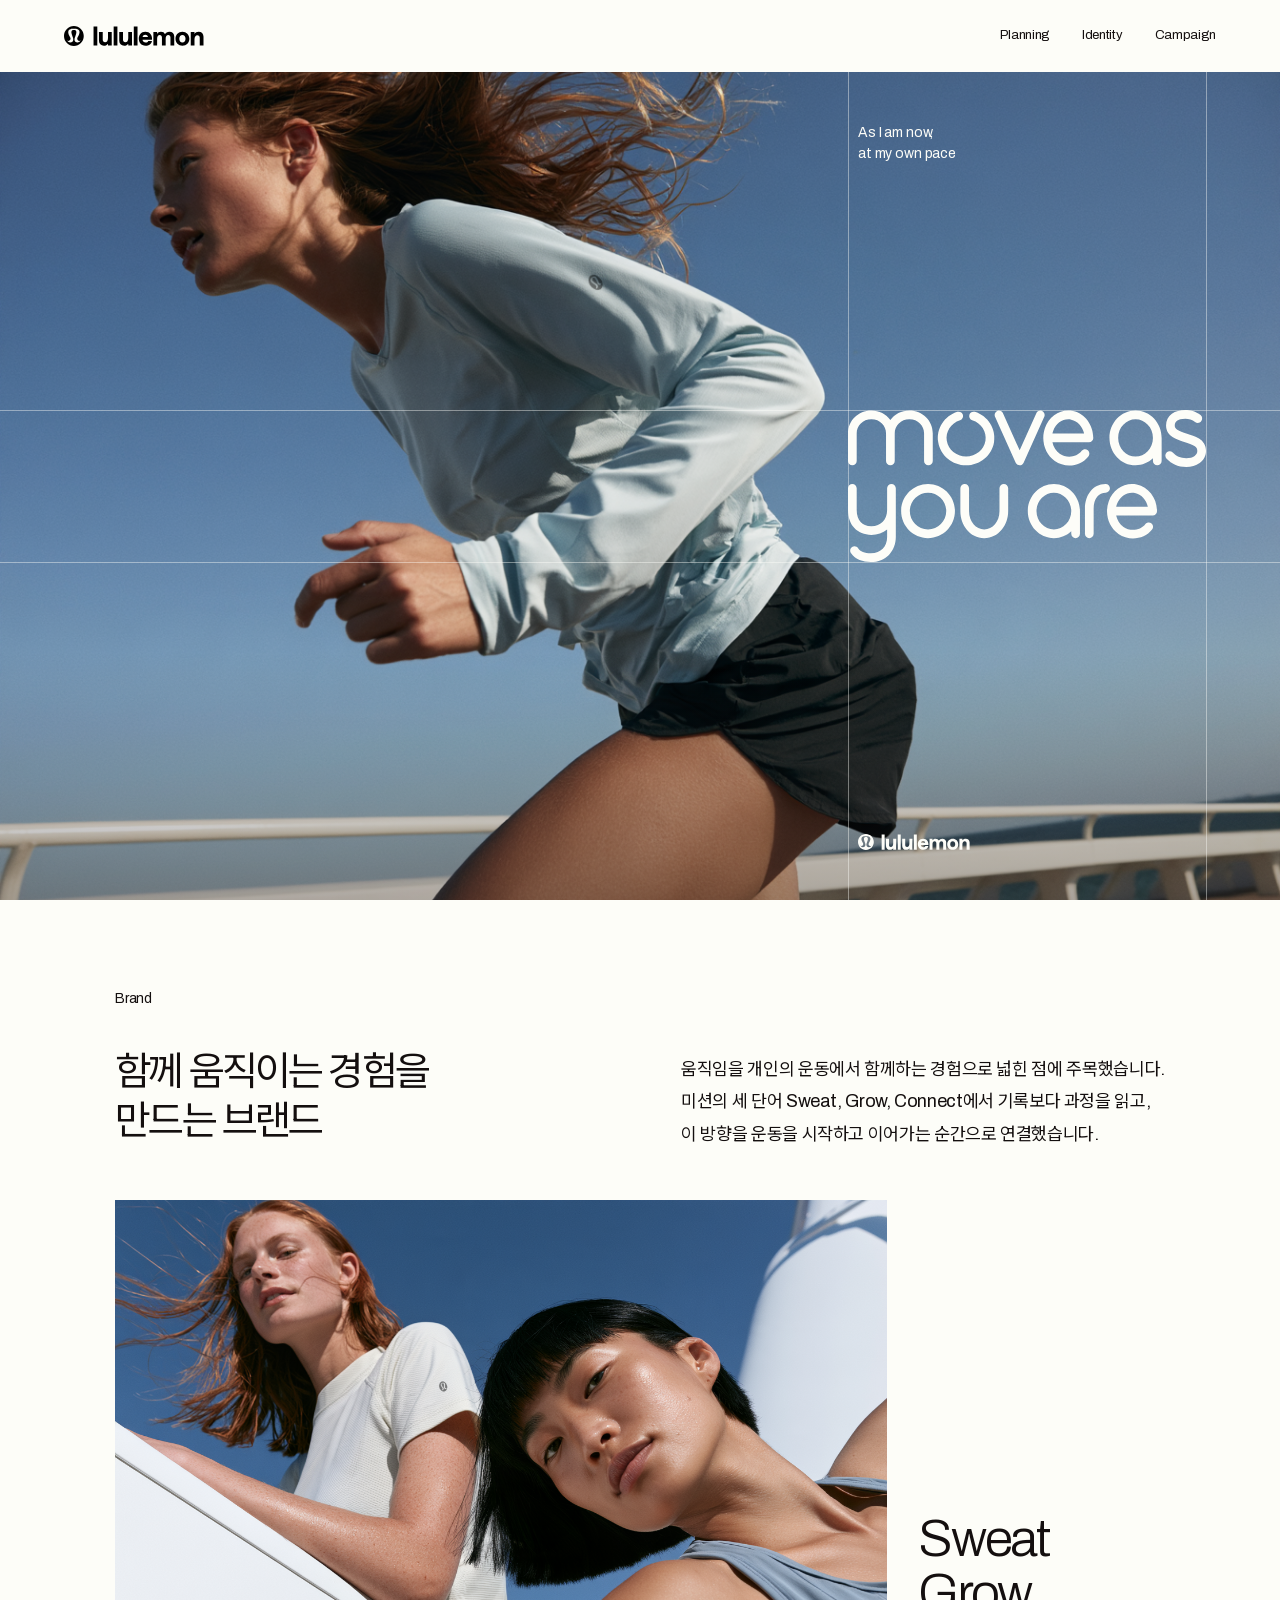
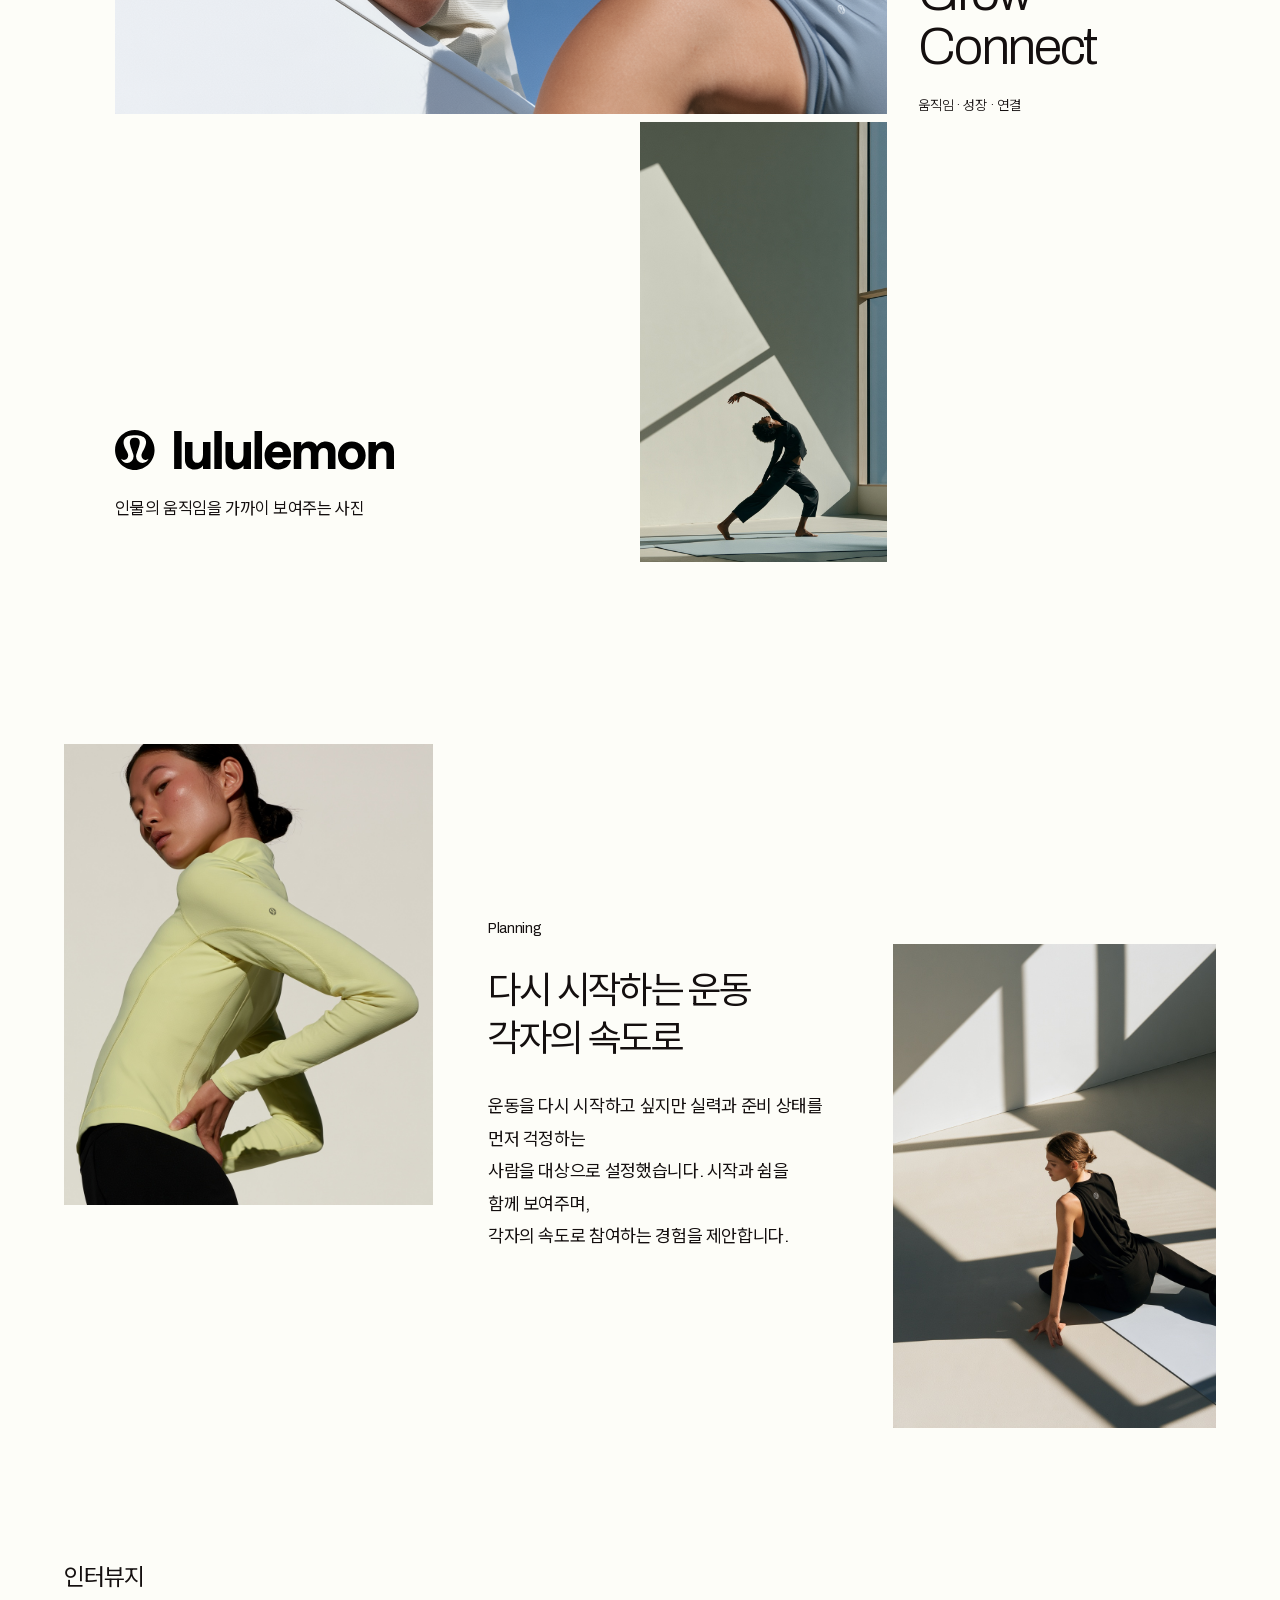
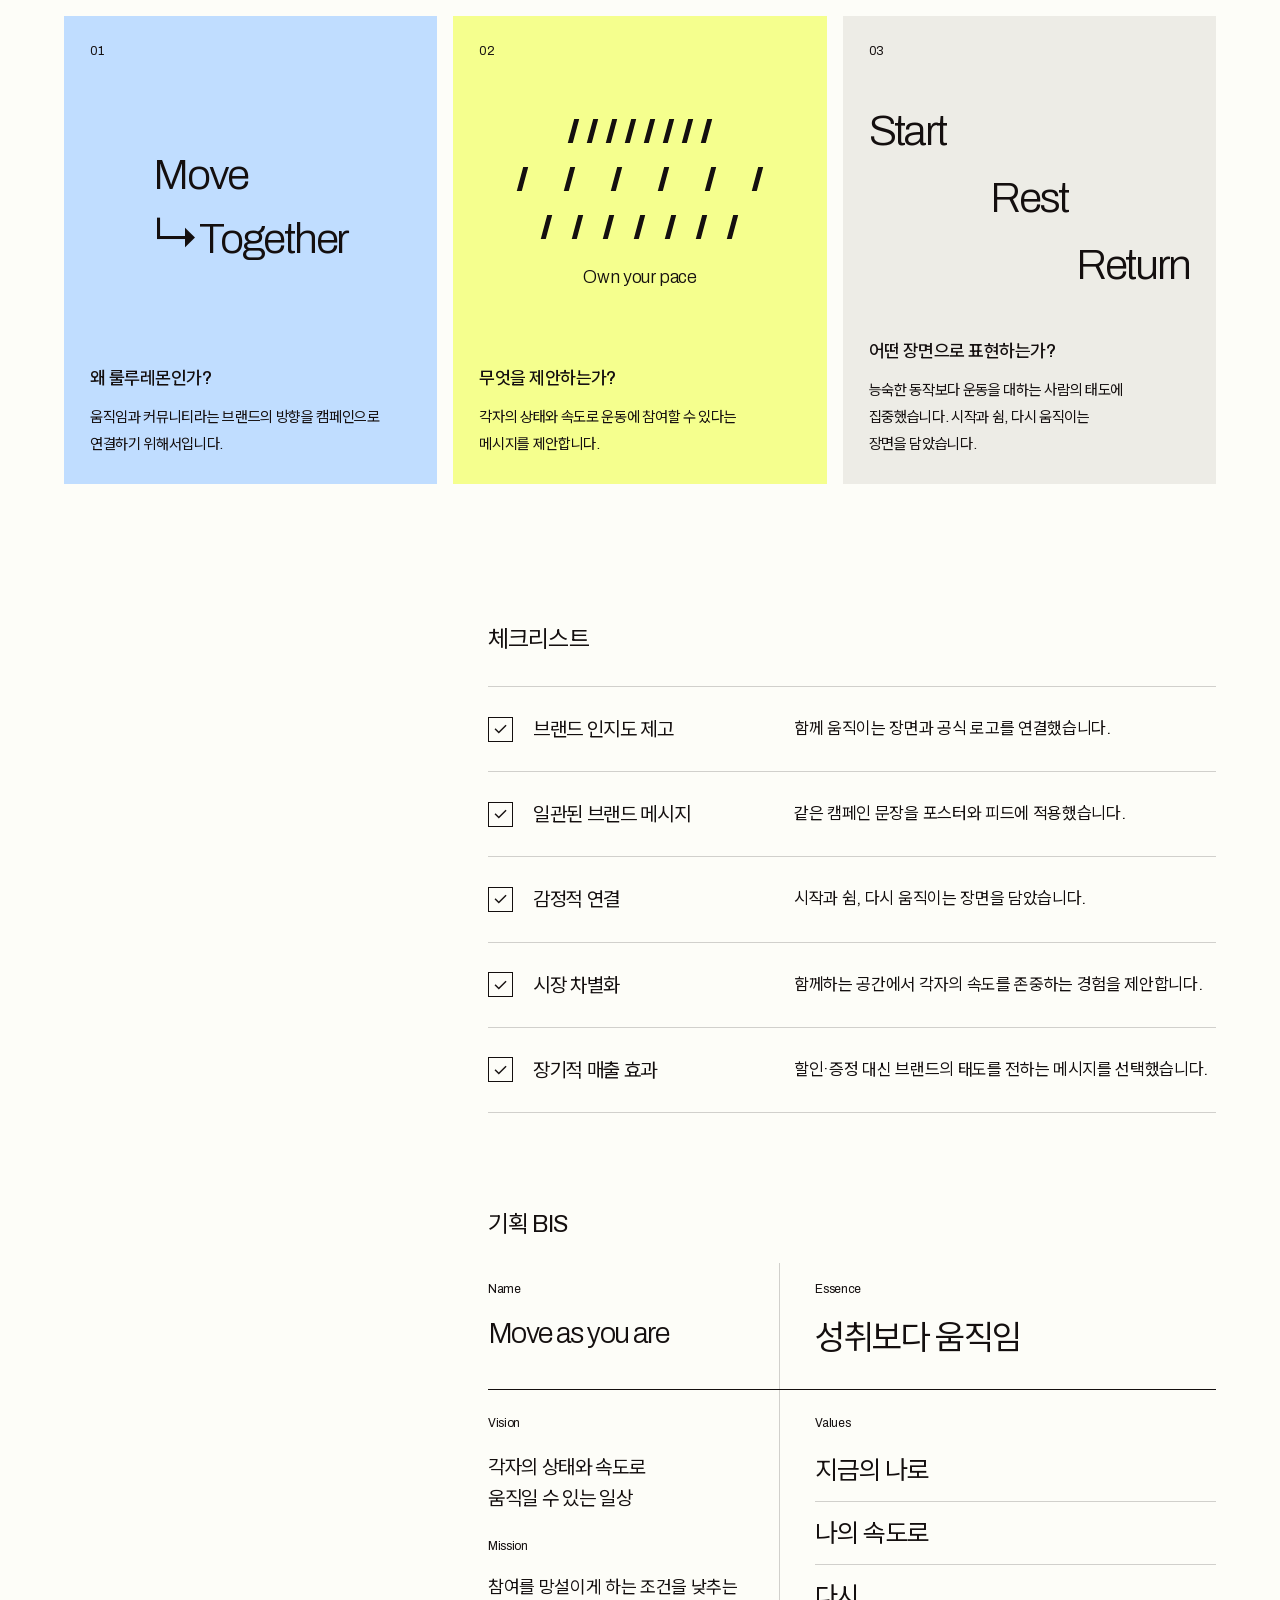
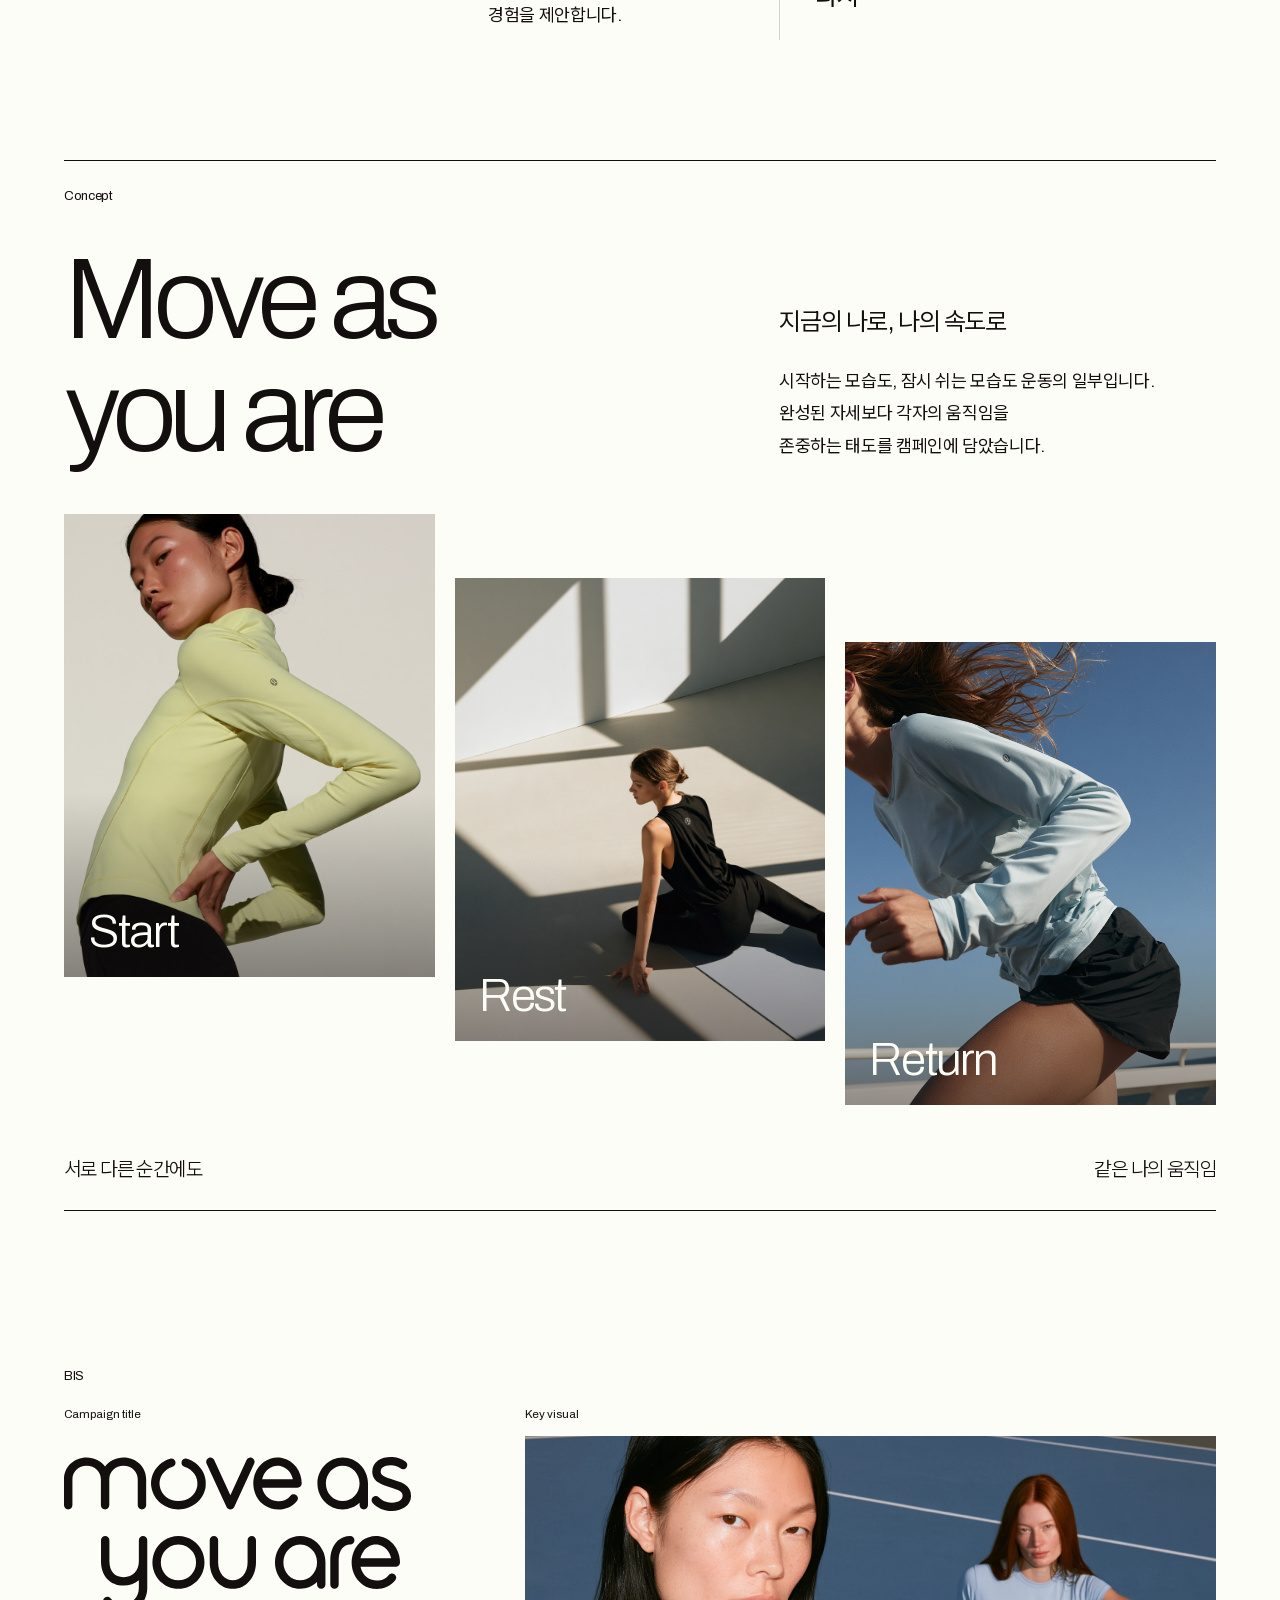
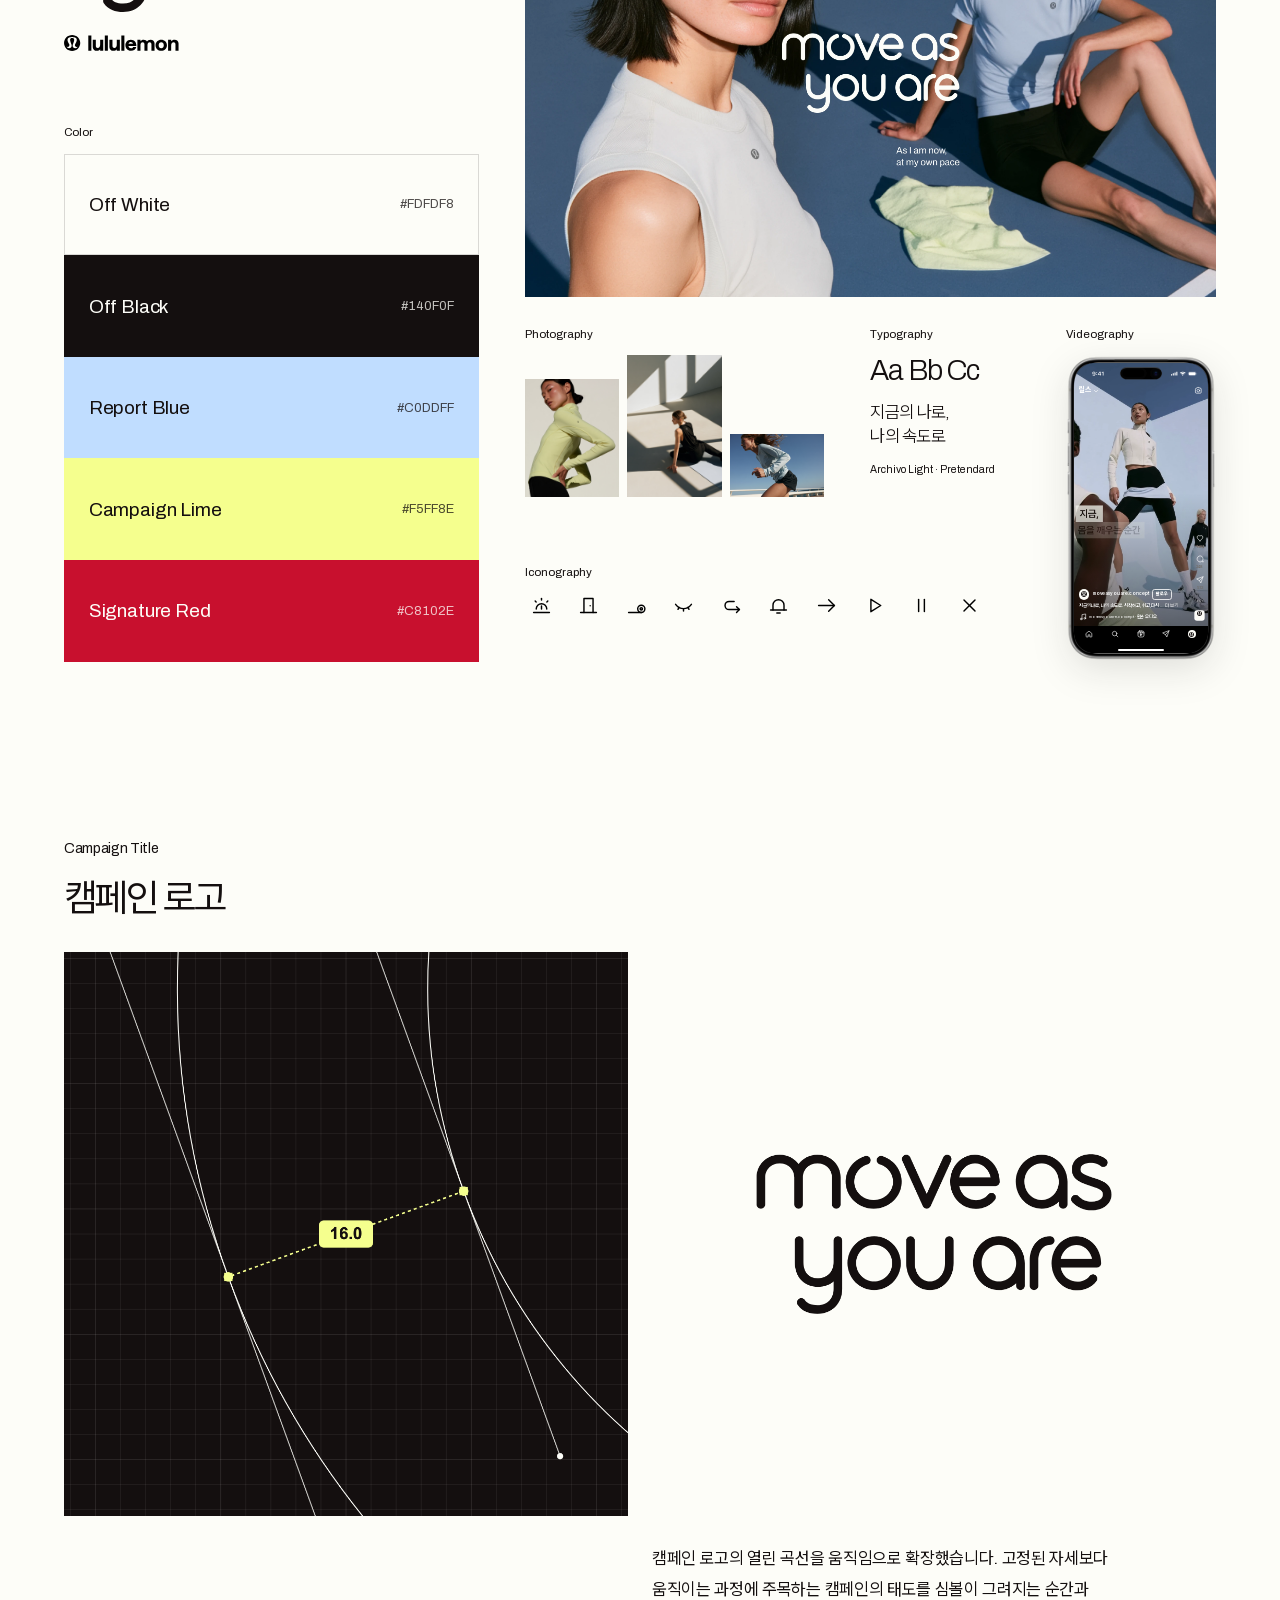
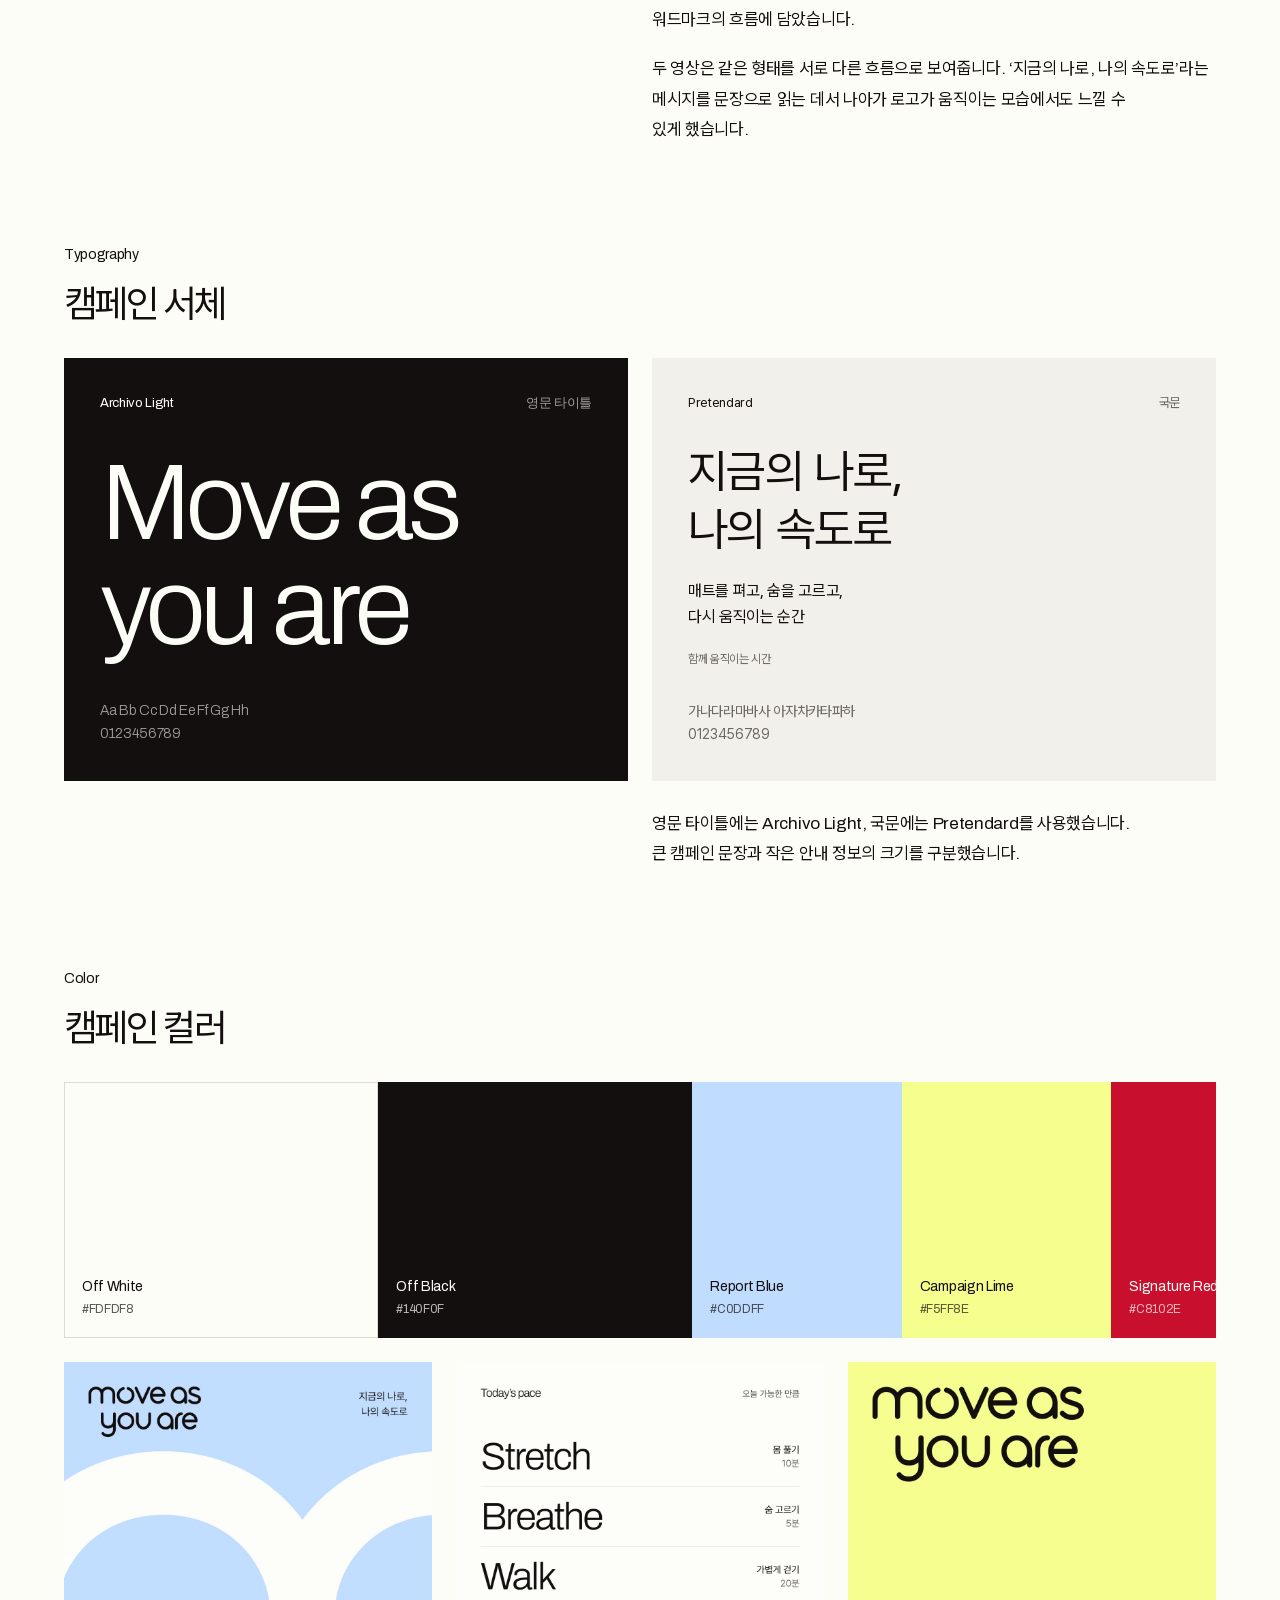
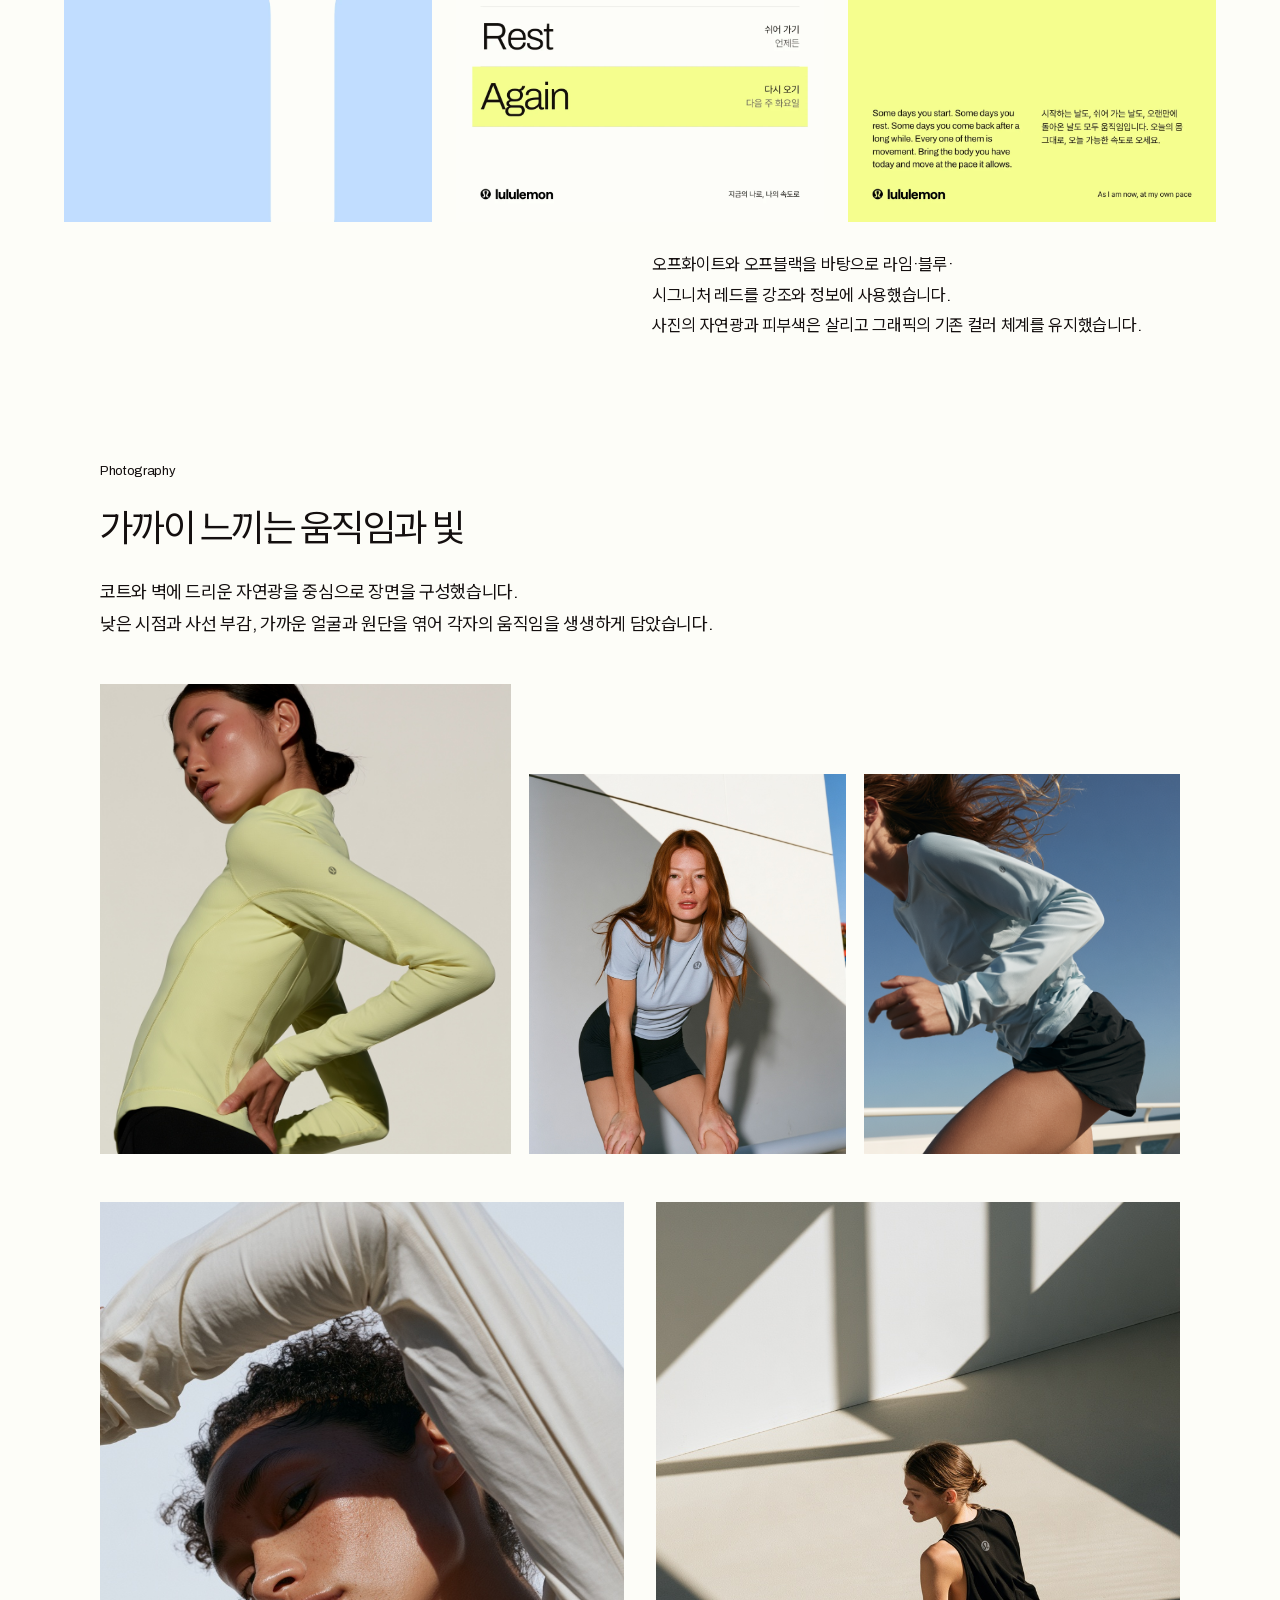
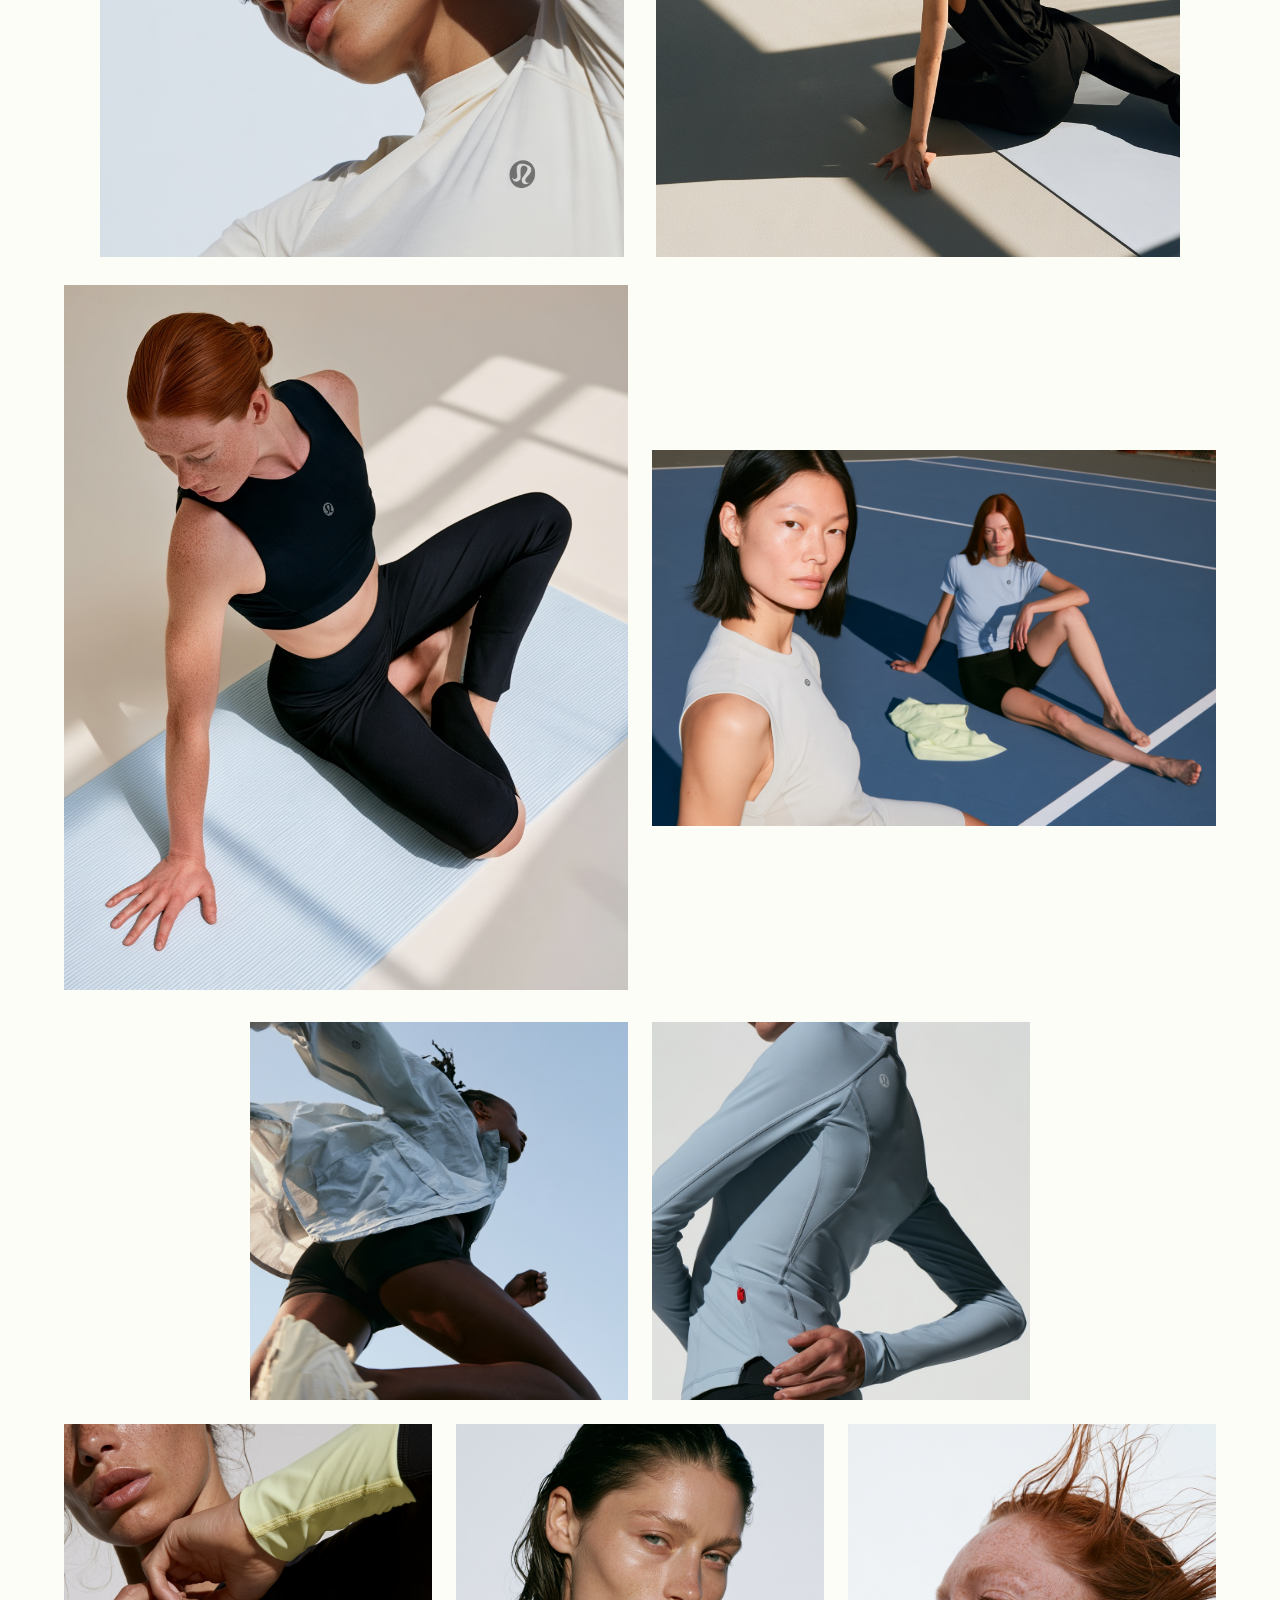
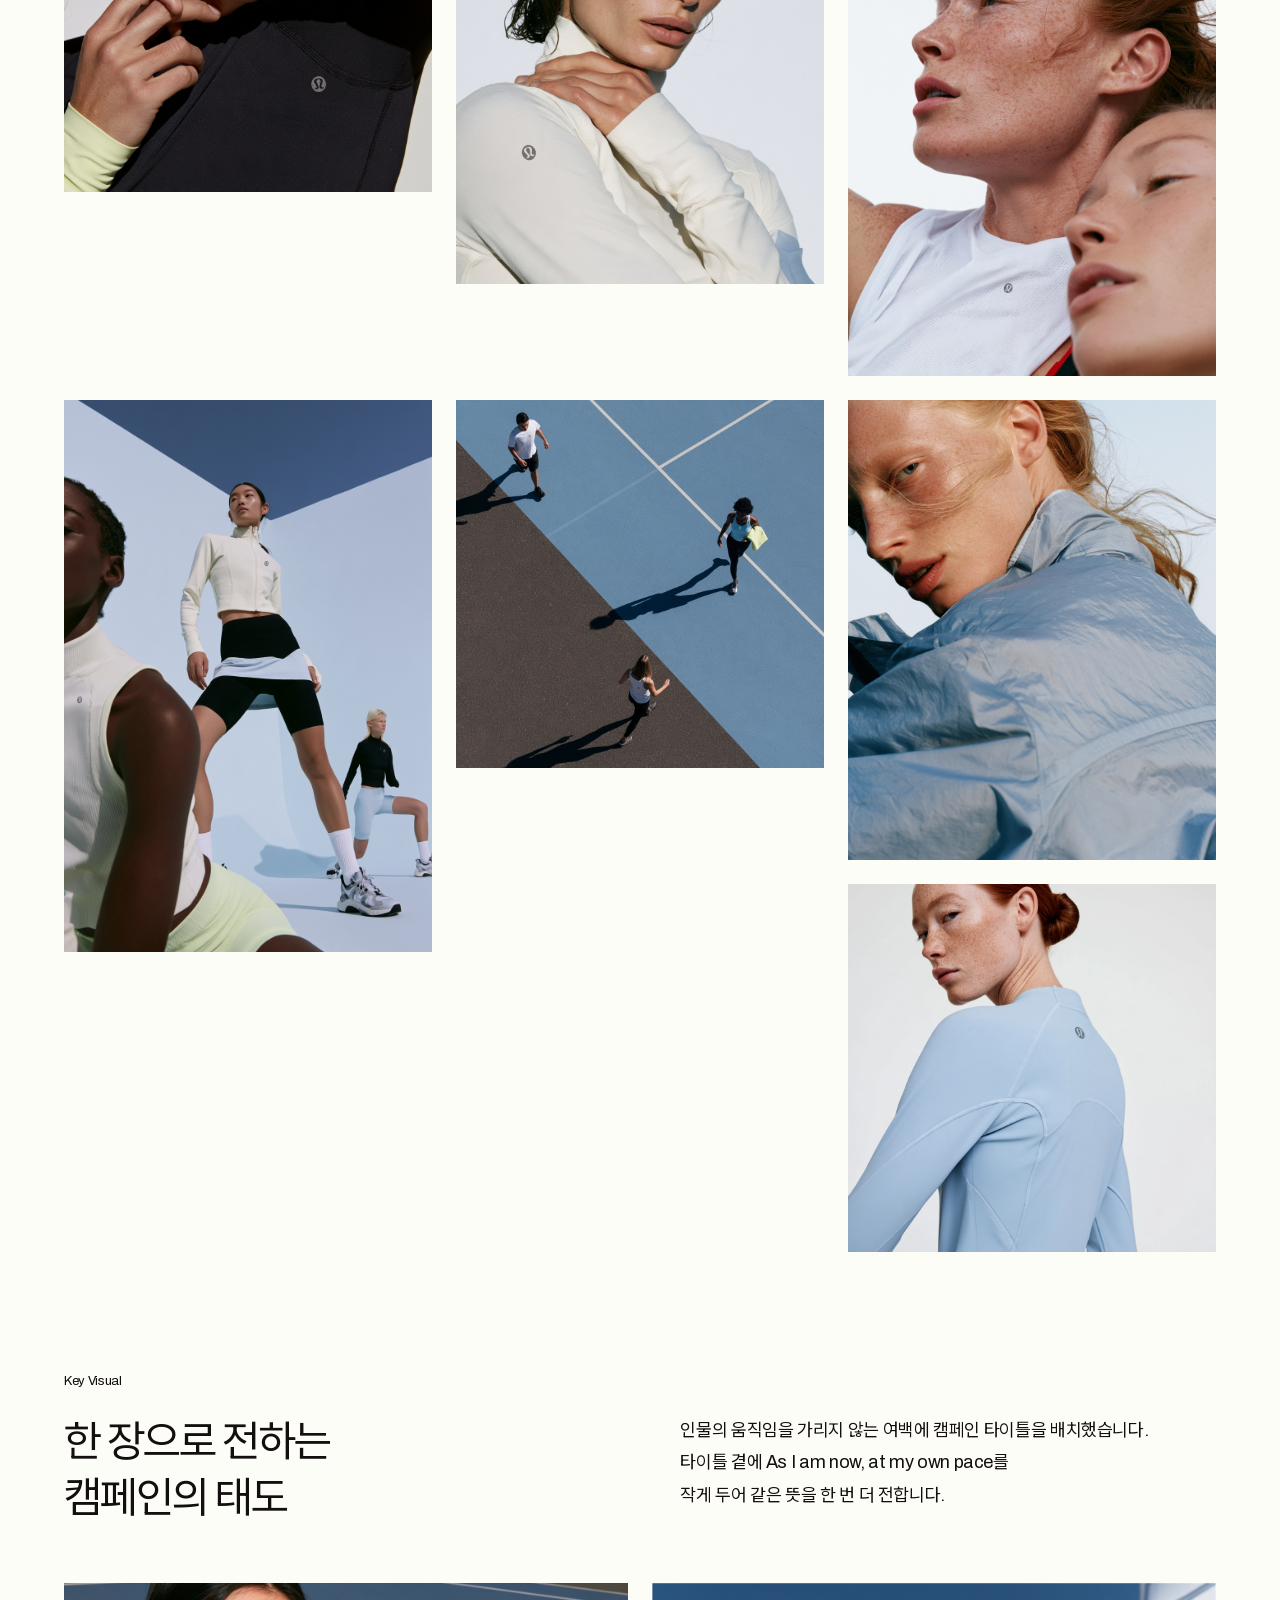
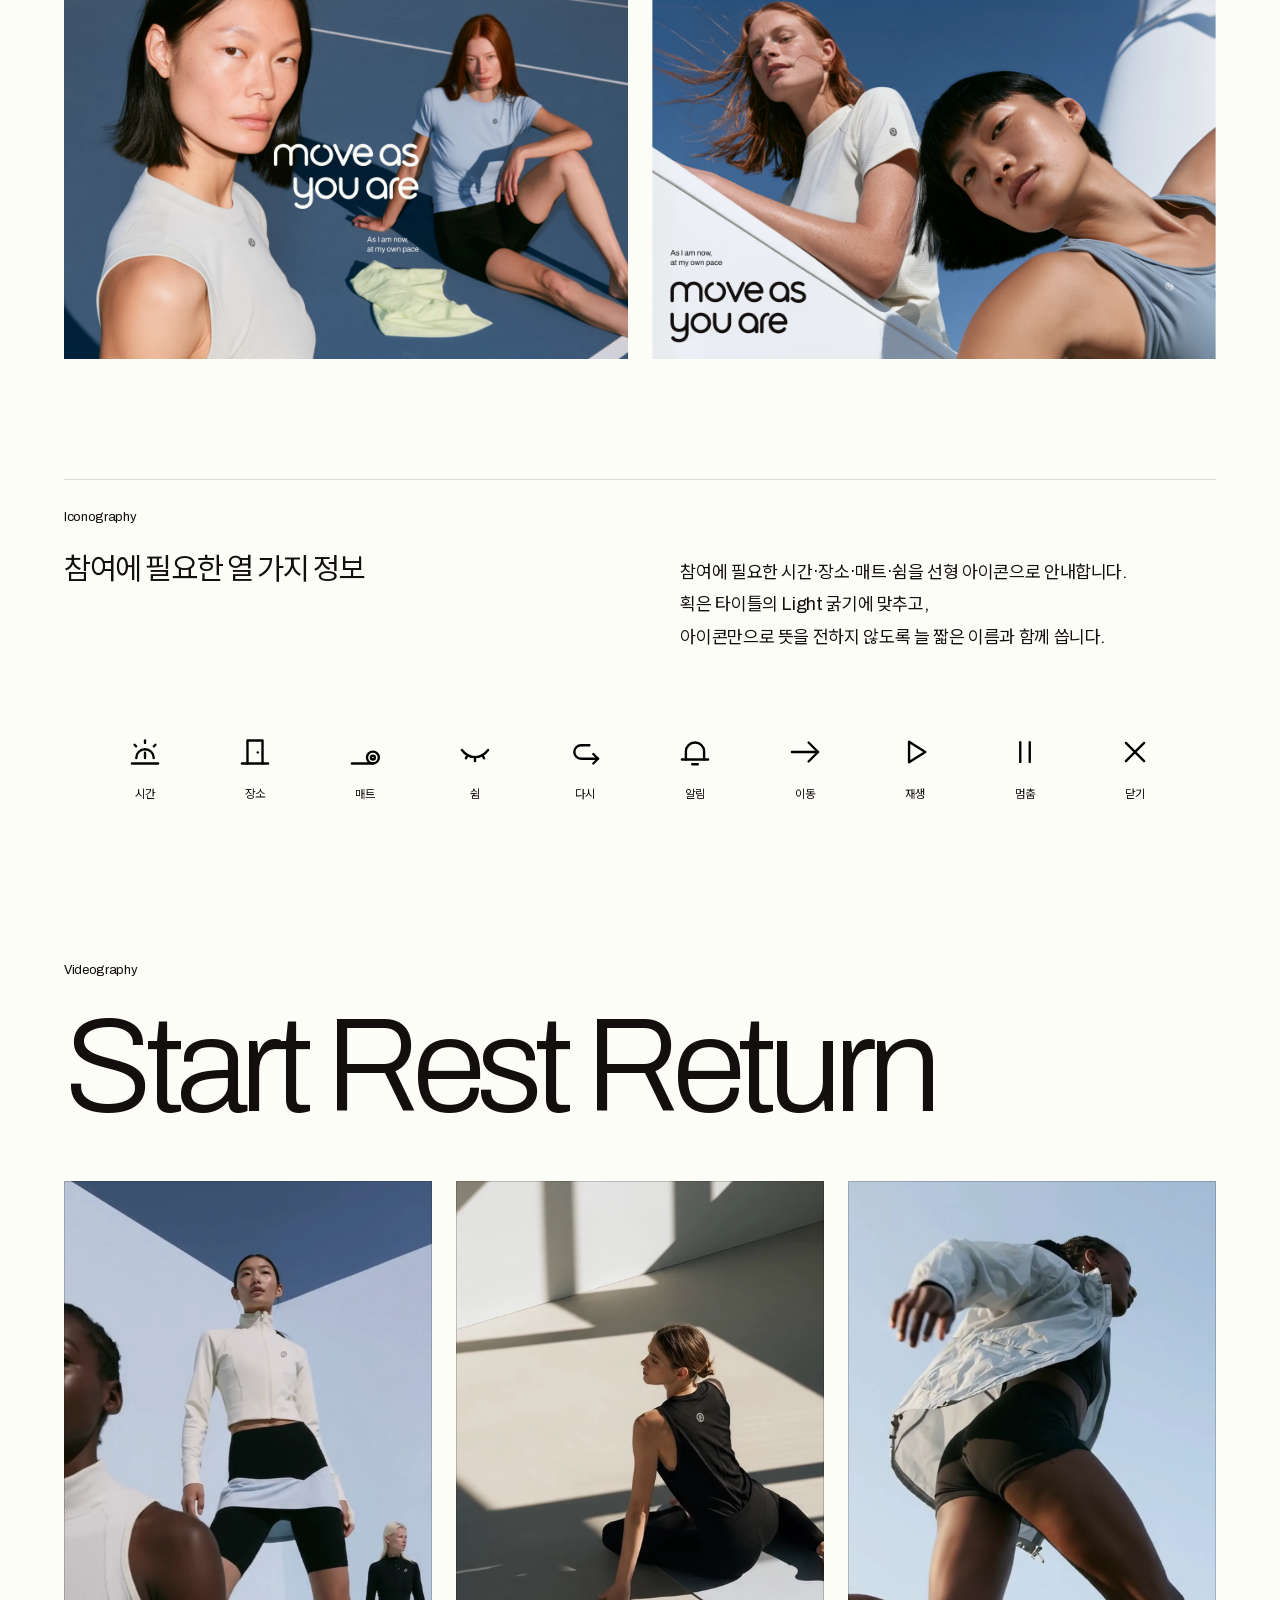
==== assessment-01/index.html @ 68e83a23 "Deploy Move as you are web showing (assessment-01) Co-Authored-By: Claude Opus 5.5 (1M context) <nor" ====
<!doctype html><html lang="ko"><head><meta charset="utf-8"><meta name="viewport" content="width=device-width,initial-scale=1"><title>Move as you are — 고해은</title><link rel="stylesheet" href="../shared/tokens.css"><link rel="stylesheet" href="style.css?v=impact-20261026"><link rel="stylesheet" href="refresh.css?v=impact-20261026"><link rel="stylesheet" href="bis-approved.css?v=titlegap1"><link rel="stylesheet" href="selected-sections.css?v=align1"><link rel="stylesheet" href="brand-motion.css?v=wide1"><link rel="stylesheet" href="final-photos.css?v=2"><link rel="stylesheet" href="reels.css?v=storiestitle1"><link rel="stylesheet" href="posters-figma.css?v=2"><link rel="stylesheet" href="reels-story.css?v=1"><link rel="stylesheet" href="reels-phone.css?v=3"><link rel="stylesheet" href="phone-mockups.css?v=ig1"><link rel="stylesheet" href="photo-mockups.css?v=3"><link rel="stylesheet" href="type-color.css?v=2"><link rel="stylesheet" href="pace.css?v=10"><link rel="stylesheet" href="campaign-layout.css?v=2"><link rel="stylesheet" href="hero-type.css?v=13"><link rel="stylesheet" href="bis-video-color.css?v=3"><link rel="stylesheet" href="section-heads.css?v=icon3"><link rel="stylesheet" href="site-footer.css?v=three2"></head><body><a class="skip" href="#planning">본문으로 건너뛰기</a><div id="app"></div><noscript>이 페이지의 작품을 보려면 JavaScript를 활성화해 주세요.</noscript><dialog id="viewer" aria-label="작품 확대"><button class="close" autofocus aria-label="닫기">닫기 ×</button><button class="prev" aria-label="이전 작품">←</button><img alt=""><button class="next" aria-label="다음 작품">→</button></dialog><script src="../shared/content.js"></script><script src="../shared/content-show.js?v=still1"></script><script src="bis-source.js?v=11"></script><script src="refresh-data.js?v=still1"></script><script src="posters-figma.js?v=1"></script><script src="photo-mockups.js?v=still1"></script><script src="phone-mockups.js?v=ig1"></script><script src="reels-config.js?v=4"></script><script src="page.js?v=feedbr1"></script><script src="hero-type.js?v=nocredit1"></script><script src="campaign-layout.js?v=notes1"></script><script src="type-color.js?v=2"></script><script src="pace.js?v=icons1"></script><script src="selected-sections.js?v=planbr1"></script><script src="brand-motion.js?v=copy2"></script><script src="reels.js?v=still1"></script><script src="reels-story.js?v=2"></script><script src="reels-phone.js?v=three3"></script><script src="section-heads.js?v=3"></script><script src="line-breaks.js?v=9"></script><script src="gallery-pack.js?v=1"></script><script src="site-footer.js?v=three2"></script><script src="bis-video-color.js?v=2"></script></body></html>
---- shared/tokens.css ----
/* Move as you are. — 공통 디자인 토큰
   세 시안이 같은 토큰을 쓴다. 시안마다 다른 것은 구조·그리드 사용·타이포의 역할·모션 원리이지 색·서체가 아니다.
   근거: 03_art_direction/ART_DIRECTION.md, 02_reference_analysis/SYNTHESIS.md §3 */

@font-face {
  font-family: "Pretendard";
  src: url("../assets/fonts/PretendardVariable.woff2") format("woff2-variations");
  font-weight: 100 900;
  font-display: swap;
}
@font-face {
  font-family: "Archivo";
  src: url("../assets/fonts/Archivo-Variable-latin.woff2") format("woff2-variations");
  font-weight: 100 900;
  font-display: swap;
  unicode-range: U+0000-00FF, U+0131, U+0152-0153, U+02BB-02BC, U+02C6, U+02DA, U+02DC, U+2000-206F, U+20AC, U+2122, U+2191, U+2193, U+2212, U+2215, U+FEFF, U+FFFD;
}

:root {
  /* 색 — 역할과 비율
     바탕 off-white 약 70% · 잉크 off-black 약 20% · 무채 단계 약 6%
     정보색 Report Blue ≤ 3% (일정·표·다이어그램 배경)
     캠페인 강조 Lime ≤ 2% ("새로 열린 시간" 표시 하나에만)
     브랜드 신호 Red ≤ 1% (로고·포커스·우선 신호. 면으로 깔지 않는다) */
  --c-paper: #FDFDF8;          /* lululemon 공식 off-white */
  --c-ink: #140F0F;            /* lululemon 공식 off-black */
  --c-ink-70: #4A4545;
  --c-ink-50: #6E6A69;         /* 보조 글자. 바탕 대비 5.2:1 */
  --c-ink-30: #A8A5A1;         /* 장식·비활성(글자에 쓰지 않음) */
  --c-line: rgba(20, 15, 15, 0.14);
  --c-stone: #EEEDE7;          /* 판·인셋 바탕 */
  --c-stone-2: #E2E0D8;
  --c-red: #C8102E;            /* Signature Red = Pantone 186 C */
  --c-lime: #F5FF8E;           /* Campaign Lime — 새로 열린 시간 */
  --c-blue: #C0DDFF;           /* Report Blue — 정보 */
  --c-blue-ink: #1F3A5C;       /* Report Blue 위 글자 */

  /* 서체 */
  --f-ko: "Pretendard", "Apple SD Gothic Neo", system-ui, sans-serif;
  --f-en: "Archivo", "Pretendard", system-ui, sans-serif;

  /* 타입 스케일 (1440 기준 → 390 기준). 행간: 제목 130%, 본문 160%. 자간 −2% 통일
     예외: 캠페인 타이틀 락업은 브랜드 규격(Light·문장형)을 따르되 자간은 −2% 유지 */
  --t-display: clamp(48px, 7.4vw, 112px);
  --t-h1: clamp(34px, 4.4vw, 64px);
  --t-h2: clamp(26px, 2.8vw, 40px);
  --t-h3: clamp(19px, 1.6vw, 24px);
  --t-body: clamp(15px, 1.1vw, 17px);
  --t-small: 14px;
  --t-meta: 13px;
  --lh-title: 1.3;
  --lh-body: 1.6;
  --ls: -0.02em;
  --w-light: 300;
  --w-regular: 400;
  --w-medium: 500;

  /* 그리드 */
  --cols: 12;
  --page-x: clamp(16px, 4.4vw, 64px);
  --gutter: clamp(12px, 1.7vw, 24px);
  --max: 1440px;
  --measure: 36em;            /* 본문 열 560–640px */

  /* 간격 — 두 단계 + 미세 단계. 모바일은 0.6배 */
  --space-section: clamp(96px, 11vw, 160px);
  --space-group: clamp(48px, 5.6vw, 80px);
  --s-1: 4px; --s-2: 8px; --s-3: 12px; --s-4: 16px; --s-5: 24px; --s-6: 32px; --s-7: 48px;
  --media-gap: clamp(12px, 1.7vw, 24px);

  /* 모션 — 등장은 한 종류. 투명도와 이동에 다른 곡선
     "나의 속도": 인물·상태마다 이동 시간이 다르다. 쉼이 가장 느리다 */
  --ease-fade: cubic-bezier(0.45, 0, 0.55, 1);
  --ease-move: cubic-bezier(0.22, 1, 0.36, 1);
  --dur-fade: 600ms;
  --dur-move: 800ms;
  --pace-move: 720ms;   /* 움직임 */
  --pace-again: 560ms;  /* 다시 */
  --pace-rest: 1400ms;  /* 쉼 */
  --rise: 64px;
  --stagger: 100ms;
}
@media (max-width: 720px) {
  :root { --rise: 32px; }
}

*, *::before, *::after { box-sizing: border-box; }
html { -webkit-text-size-adjust: 100%; text-size-adjust: 100%; }
body {
  margin: 0;
  background: var(--c-paper);
  color: var(--c-ink);
  font-family: var(--f-ko);
  font-size: var(--t-body);
  line-height: var(--lh-body);
  letter-spacing: var(--ls);
  word-break: keep-all;
  overflow-wrap: break-word;
  -webkit-font-smoothing: antialiased;
}
h1, h2, h3, h4 { line-height: var(--lh-title); font-weight: var(--w-regular); margin: 0; text-wrap: balance; }
p { margin: 0; text-wrap: pretty; }
img, video { display: block; max-width: 100%; height: auto; }
a { color: inherit; }
em, i { font-style: normal; }           /* 이탤릭 금지 */
:focus-visible { outline: 2px solid var(--c-red); outline-offset: 3px; }
.sr-only { position: absolute; width: 1px; height: 1px; padding: 0; margin: -1px; overflow: hidden; clip: rect(0 0 0 0); white-space: nowrap; border: 0; }
.en { font-family: var(--f-en); }
.lockup { font-family: var(--f-en); font-weight: var(--w-light); letter-spacing: var(--ls); line-height: 1.05; }
.ai-note { font-size: var(--t-meta); color: var(--c-ink-50); }
.skip-link { position: absolute; left: 8px; top: -60px; background: var(--c-ink); color: var(--c-paper); padding: 10px 14px; z-index: 1000; text-decoration: none; }
.skip-link:focus { top: 8px; }

@media (prefers-reduced-motion: reduce) {
  *, *::before, *::after { animation-duration: 0.01ms !important; animation-iteration-count: 1 !important; transition-duration: 0.01ms !important; scroll-behavior: auto !important; }
}
---- assessment-01/style.css ----
*{box-sizing:border-box}html{scroll-behavior:smooth;scroll-padding-top:100px}body{margin:0;background:#FDFDF8;color:#140F0F;font-family:Archivo,Pretendard,sans-serif;font-size:16px;line-height:1.65;letter-spacing:-.02em}button,a{-webkit-tap-highlight-color:transparent}a{color:inherit;text-underline-offset:5px}button,summary{cursor:pointer}button{font:inherit;color:inherit}img,canvas,video{display:block;max-width:100%}figure,p,h1,h2,h3,h4,dl,dd{margin:0}h1,h3{font-weight:400;line-height:1.25}button:focus-visible,a:focus-visible,summary:focus-visible{outline:2px solid #C8102E;outline-offset:5px}.skip{position:fixed;left:20px;top:-100px;background:#FDFDF8;padding:10px;z-index:100}.skip:focus{top:15px}.nav{height:72px;display:flex;align-items:center;justify-content:space-between;padding:0 5vw;position:sticky;top:0;z-index:10;background:#fdfdf8f5}.logo{width:140px;height:auto;object-fit:contain}.nav>div{display:flex;gap:32px}.nav a{text-decoration:none;font-size:13px}.hero{height:min(850px,calc(100svh - 72px));min-height:560px;position:relative;overflow:hidden}.hero-img{width:100%;height:100%;object-fit:cover;object-position:65% 48%}.hero-copy{position:absolute;left:6%;top:21%;width:44%}.hero h1{font-size:clamp(64px,9vw,156px);font-weight:300;line-height:.98;letter-spacing:-.055em}.hero-copy p{font-size:clamp(18px,1.8vw,28px);margin-top:28px}.project-meta{padding:20px 5vw;font-size:12px;color:#706c68}.section{padding:120px 5vw 0;scroll-margin-top:20px}.section-head{max-width:1080px;margin:0 auto 44px}.eyebrow{font-size:13px;font-weight:400;line-height:1.5;margin-bottom:22px}.section-head>div{max-width:720px}.section-head h3{font-size:clamp(30px,3vw,48px);letter-spacing:-.045em;word-break:keep-all;margin-bottom:24px}.section-head p{font-size:18px;line-height:1.8;word-break:keep-all}.section-head>div:empty{display:none}.muted,small{color:#716d69;font-size:12px}.text-link{display:inline-block;font-size:13px;margin-top:22px}.brand-assets{max-width:1080px;margin:auto;display:grid;grid-template-columns:1fr 1.1fr 1fr;gap:44px;padding:36px 0 0;border-top:1px solid #d8d5cf}.brand-assets>div>span{font-size:12px;color:#716d69}.brand-words{font-size:43px;font-weight:300;line-height:1.06;margin:20px 0}.brand-insight{font-size:26px;line-height:1.4;word-break:keep-all;margin:22px 0 30px}.brand-assets p:not(.brand-words):not(.brand-insight){font-size:14px}.brand-logo .logo{width:170px;margin:30px 0 35px}.documents{max-width:1080px;margin:auto}.documents article+article{margin-top:64px}.doc-title{display:flex;align-items:baseline;gap:18px;margin-bottom:24px}.documents h3{font-size:24px;letter-spacing:-.035em}.qa-list{max-width:720px}.qa{padding:0 0 26px}.qa:last-child{padding-bottom:0}.qa h4{font-size:15px;font-weight:500;margin-bottom:8px}.qa p{font-size:16px;line-height:1.8;word-break:keep-all}.source-document{margin-top:22px;border-top:1px solid #d8d5cf;padding-top:14px;font-size:14px}.source-document summary{font-size:13px;width:fit-content}.source-document[open]>summary{margin-bottom:22px}.source-document>.muted{margin-bottom:24px}.source-document .qa{max-width:720px}.source-document .planning-bis{margin-top:24px}.check-head,.check-row{display:grid;grid-template-columns:1.1fr 1.7fr 1.65fr;gap:32px}.check-head{font-size:12px;color:#716d69;padding:0 0 12px;border-bottom:1px solid #140F0F}.check-row{padding:22px 0;border-bottom:1px solid #dedbd5}.check-row h4{font-size:16px;font-weight:500}.check-row p{font-size:15px;line-height:1.65;word-break:keep-all}.check-evidence>span{display:block;font-size:12px;margin-bottom:5px;color:#716d69}.check-evidence>p{color:#5c5855}.check-evidence details{margin-top:8px;border:0;padding:0}.check-evidence summary{font-size:12px;color:#716d69}.check-evidence details p{font-size:14px;margin-top:12px}.planning-bis{display:grid;grid-template-columns:1fr 1fr;gap:24px 48px;border-top:1px solid #d8d5cf;padding-top:24px}.planning-bis dt{font-size:12px;color:#716d69;margin-bottom:8px}.planning-bis dd{font-size:17px;word-break:keep-all;max-width:470px}.wide{margin-left:-5vw;margin-right:-5vw}.wide img{width:100%}.zoom{display:block;width:100%;border:0;padding:0;background:transparent;cursor:zoom-in}.zoom img{width:100%;height:auto}.lock{font-weight:300;line-height:1;letter-spacing:-.05em}.bis-section{background:#f1f0ea;margin-top:110px;padding:46px 5vw}.bis-section .section-head{max-width:1320px;margin-bottom:20px}.bis-section .eyebrow{margin:0}.bis-board{max-width:1320px;margin:auto;display:grid;grid-template-columns:repeat(12,minmax(0,1fr));gap:20px 28px}.bis-board>a{text-decoration:none;min-width:0;display:block}.bis-board>a>span{display:block;font-size:11px;color:#625e59;margin-bottom:10px}.b-kv{grid-column:span 7}.b-title{grid-column:span 5;padding:0 0 0 20px}.b-kv img{width:100%;height:205px;object-fit:contain;object-position:left center}.b-title .lock{font-size:clamp(38px,4.4vw,72px)}.b-title .logo{width:100px;margin-top:24px}.b-type{grid-column:span 7;border-top:1px solid #d1cec7;padding-top:12px}.b-color{grid-column:span 5;border-top:1px solid #d1cec7;padding-top:12px}.type-mini{font-size:34px;font-weight:300;line-height:1.15}.ko-mini{font-size:20px;margin:8px 0}.swatches{display:grid;grid-template-columns:repeat(5,minmax(0,1fr));gap:12px}.swatch{height:170px;border:1px solid #dedbd5}.swatches span,.swatches small{display:block;font-size:12px;margin-top:8px}.bis-board .swatch{height:58px}.bis-board .swatches{gap:6px}.bis-board .swatches span{display:none}.bis-board .swatches small{font-size:10px}.b-photo{grid-column:span 6}.b-icon,.b-video{grid-column:span 3}.b-photo>div{display:flex;gap:8px}.b-photo img{width:calc((100% - 16px)/3);height:115px;object-fit:contain;background:#e7e4dc}.b-video img{height:115px;width:100%;object-fit:contain;background:#e7e4dc}.icons{display:grid;grid-template-columns:repeat(10,1fr);gap:20px;max-width:1080px;margin:auto;padding:36px 0}.icons img{width:38px;height:38px;margin:auto}.icons span{display:block;text-align:center;font-size:12px;margin-top:14px}.bis-board .icons{grid-template-columns:repeat(5,1fr);gap:16px;padding:8px 0}.bis-board .icons img{width:24px;height:24px}.title-composition{display:grid;grid-template-columns:7fr 5fr;max-width:1320px;margin:auto;align-items:stretch}.title-stage{padding:65px 8%;background:#140F0F;color:#FDFDF8;display:flex;align-items:center}.title-stage .lock{font-size:clamp(70px,8vw,130px)}.title-combination{padding:50px 12%;background:#f1f0ea;display:flex;flex-direction:column;justify-content:center;gap:26px}.title-combination .lock{font-size:clamp(40px,4.5vw,78px)}.title-combination p{font-size:17px}.title-combination .logo{width:110px;margin-top:20px}.type-stage{max-width:1080px;margin:auto;display:grid;grid-template-columns:7fr 5fr;gap:60px;padding:36px 0;border-top:1px solid #d8d5cf}.type-stage span{font-size:12px}.type-large{font-size:clamp(50px,7.5vw,120px);line-height:1;font-weight:300;letter-spacing:-.05em;margin:28px 0}.type-ko{font-size:clamp(32px,3.5vw,56px);line-height:1.25;margin:28px 0}.type-stage p{font-size:17px;margin:24px 0 18px}#color>.swatches{max-width:1080px;margin:auto}.color-app{display:grid;grid-template-columns:repeat(3,1fr);gap:24px;margin:28px auto 0;max-width:1080px}.color-detail{height:160px;overflow:hidden}.color-detail .zoom{height:100%}.color-detail img{height:100%;object-fit:cover;object-position:center 85%}.moodboard{max-width:1080px;margin:auto}.moodboard>small{display:block;margin-bottom:14px}.mood-grid{display:grid;grid-template-columns:1.3fr 1fr 1fr;gap:18px;align-items:end}.mood-grid img{height:380px;object-fit:cover}.mood-grid figure:first-child img{height:470px}.pair{display:grid;grid-template-columns:1fr 1fr;gap:24px;margin:24px auto 0;align-items:center}.portraits{max-width:1080px;margin-top:48px;gap:32px}.portraits img{aspect-ratio:4/5;object-fit:cover}.details-pair{max-width:780px;margin-top:32px}.details-pair img{aspect-ratio:1;object-fit:cover}.keyvisual-pair{grid-template-columns:7fr 3fr;gap:48px;max-width:1320px}.icon-application{max-width:560px;margin:30px auto 0}.icon-crop{height:250px;overflow:hidden}.icon-crop img{margin-top:-34%}.filmstrip{display:grid;grid-template-columns:repeat(3,1fr);gap:24px;max-width:900px;margin:auto}.filmstrip canvas{width:100%;height:auto;background:#efeee8}#videography>.text-link{display:block;width:fit-content;margin:24px auto 0}.poster-originals{max-width:1320px;margin:auto}.poster-lead{max-width:1080px;margin:auto}.poster-series{display:grid;grid-template-columns:4fr 6fr;align-items:center;gap:64px;max-width:1080px;margin:56px auto 0}.poster-series>div{display:grid;gap:40px}.poster-series>div figure:last-child{width:74%;margin-left:auto}.asset-note{max-width:1080px;margin:22px auto 0;font-size:12px;color:#716d69}.ooh{margin-top:64px}.ooh-pair{grid-template-columns:4fr 6fr;max-width:1320px;margin-top:24px}.stories{display:grid;grid-template-columns:repeat(3,1fr);gap:24px;max-width:1080px;margin:auto}.story-mockup{position:relative;overflow:hidden;aspect-ratio:1536/1800}.story-mockup>img{width:100%}.story-mockup video{position:absolute;left:27%;top:18.84%;width:46%;height:63.6%;object-fit:contain;background:#140F0F}.story p{text-align:center;font-size:13px;margin-top:12px}.feed-grid{display:grid;grid-template-columns:repeat(3,1fr);gap:12px;max-width:1080px;margin:auto}.feed-mockups{display:grid;grid-template-columns:1.4fr 1fr;gap:30px;max-width:700px;margin:48px auto 0;align-items:center}footer{padding:50px 5vw;margin-top:120px;background:#f1f0ea}footer .section-head{margin-bottom:30px}.credit-content{max-width:1080px;margin:auto;display:grid;grid-template-columns:1fr 1.1fr 1.6fr;gap:28px;font-size:13px}.credit-content .logo{width:120px}.credit-content>div{grid-column:2/-1;display:flex;gap:28px}.credit-content p{color:#5c5855}.close,.prev,.next{position:absolute;background:#FDFDF8;border:0;padding:12px;z-index:2}dialog{border:0;background:#fdfdf8;padding:48px;max-width:94vw;width:1300px;max-height:94vh}dialog::backdrop{background:#140f0fd9}dialog>img{max-height:78vh;width:100%;object-fit:contain}.close{right:10px;top:8px}.prev{left:4px;top:50%}.next{right:4px;top:50%}
@media(max-width:760px){html{scroll-padding-top:80px}.nav{height:60px;padding:0 20px}.nav .logo{width:106px}.nav>div{gap:14px}.nav a{font-size:11px}.hero{height:auto;min-height:0;display:flex;flex-direction:column}.hero-copy{position:static;order:-1;width:auto;padding:30px 24px}.hero h1{font-size:70px}.hero-copy p{font-size:17px;margin-top:18px}.hero-img{height:460px;object-position:64% 50%}.project-meta{font-size:10px;padding:18px 20px}.section{padding:72px 20px 0}.section-head{margin-bottom:30px}.eyebrow{font-size:12px;margin-bottom:16px}.section-head h3{font-size:30px;line-height:1.3;margin-bottom:20px}.section-head p{font-size:16px;line-height:1.8}.brand-assets{grid-template-columns:1fr;gap:28px;padding-top:28px}.brand-assets>div{display:grid;grid-template-columns:65px 1fr;gap:12px}.brand-assets>div>span{grid-row:1/4}.brand-words{font-size:32px;margin:0}.brand-insight{font-size:25px;margin:0}.brand-logo .logo{width:150px;margin:0}.brand-logo .text-link{margin:0}.documents article+article{margin-top:48px}.documents h3{font-size:22px}.doc-title{gap:12px;flex-wrap:wrap;margin-bottom:24px}.qa h4{font-size:15px}.qa p{font-size:15px}.check-head{display:none}.check-row{grid-template-columns:1fr;gap:10px;padding:22px 0}.check-row:first-child{border-top:1px solid #140F0F}.check-row h4{font-size:17px}.check-evidence{display:grid;grid-template-columns:90px 1fr;gap:0 12px}.check-evidence details{grid-column:2}.check-evidence>span{font-size:12px;margin-top:3px}.check-evidence>p{font-size:14px}.planning-bis{grid-template-columns:1fr;gap:22px}.planning-bis dd{font-size:17px}.wide{margin-left:-20px;margin-right:-20px}.bis-section{padding:32px 20px;margin-top:70px}.bis-board{gap:24px 16px}.b-kv,.b-title,.b-type,.b-color,.b-photo{grid-column:span 12}.b-kv img{height:auto}.b-title{padding:0}.b-title .lock{font-size:60px}.b-title .logo{margin-top:16px}.b-icon,.b-video{grid-column:span 6}.b-photo img{height:120px}.b-video img{height:120px}.type-mini{font-size:30px}.title-composition{grid-template-columns:1fr}.title-stage{padding:44px 28px}.title-stage .lock{font-size:76px}.title-combination{padding:34px 28px;gap:20px}.title-combination .lock{font-size:52px}.type-stage{grid-template-columns:1fr;gap:28px;padding:28px 0}.type-large{font-size:76px;margin-bottom:0}.type-ko{font-size:40px}.swatches{gap:6px}.swatch{height:110px}.swatches span{font-size:10px}.swatches small{font-size:9px}.color-app{gap:8px}.color-detail{height:105px}.mood-grid{grid-template-columns:1fr 1fr;gap:10px}.mood-grid figure:first-child{grid-column:1/-1}.mood-grid img{height:240px}.mood-grid figure:first-child img{height:350px}.pair{gap:12px}.portraits{margin-top:30px}.details-pair{margin-top:16px}.keyvisual-pair{grid-template-columns:1fr;gap:24px}.keyvisual-pair figure:last-child{width:75%;margin:auto}.icons{grid-template-columns:repeat(5,1fr);gap:24px 12px;padding:15px 0}.icons img{width:30px;height:30px}.filmstrip{gap:8px}.poster-series{grid-template-columns:1fr;gap:28px;margin-top:28px}.poster-series>figure{width:82%;margin:auto}.poster-series>div{gap:28px}.poster-series>div figure:last-child{width:82%;margin:auto}.ooh-pair{grid-template-columns:1fr;gap:24px}.stories{grid-template-columns:1fr;max-width:460px;gap:32px}.feed-grid{gap:5px}.feed-mockups{grid-template-columns:1fr;max-width:300px;gap:20px}.credit-content{grid-template-columns:1fr;gap:22px}.credit-content>div{grid-column:auto;flex-wrap:wrap;gap:16px}footer{margin-top:70px;padding:36px 20px}dialog{padding:40px 20px;width:96vw}}
@media(prefers-reduced-motion:reduce){html{scroll-behavior:auto}}
/* Crop only the existing mockup's outside margins; keep its frame and screen aligned. */
.story-mockup{aspect-ratio:829.44/1368}.story-mockup>img{position:absolute;max-width:none;width:185.1852%;left:-42.5926%;top:-15.7895%}.story-mockup video{left:7.4074%;top:9%;width:85.1852%;height:83.6842%}
.nav{background:#FDFDF8}.bis-board,.bis-section .section-head{max-width:1080px}.b-kv img{height:auto}.b-title .lock{font-size:clamp(38px,4.1vw,66px)}
@media(max-width:760px){.b-title .lock{font-size:60px}}

/* Planning: the image establishes the subject; diagrams explain the decisions. */
.planning-section .documents{max-width:none}
.planning-intro{display:grid;grid-template-columns:5fr 7fr;background:#F0F0EA;margin-bottom:64px;min-height:610px}
.planning-photo{position:relative;min-width:0;overflow:hidden}
.planning-photo figure,.planning-photo img{width:100%;height:100%;margin:0}
.planning-photo img{object-fit:cover;object-position:center}
.planning-photo>span{position:absolute;left:32px;bottom:28px;color:#fff;font-size:20px;text-shadow:0 1px 8px #140f0f88}
.planning-message{padding:48px clamp(32px,4vw,72px);display:flex;flex-direction:column;align-items:flex-start}
.planning-message h3{font-size:clamp(32px,3.2vw,54px);font-weight:400;line-height:1.3;letter-spacing:-.055em;margin:12px 0 28px;word-break:keep-all}
.planning-message>p{font-size:17px;line-height:1.85;max-width:440px;word-break:keep-all}
.planning-response{margin-top:auto;padding-top:48px}
.planning-response span{font-size:12px;display:block;margin-bottom:14px;color:#68635f}
.planning-response strong{font-weight:400;font-size:clamp(22px,2vw,32px);line-height:1.5;letter-spacing:-.035em}
.direction-panels{display:grid;grid-template-columns:1fr 1fr 1.25fr;gap:16px}
.direction-panel{padding:26px;min-width:0;display:flex;flex-direction:column;background:#edece6}
.direction-number{font-size:12px}
.connection-panel{background:#C0DDFF}.pace-panel{background:#F5FF8E}
.connection-visual,.pace-visual,.scene-visual{height:240px;margin:16px 0 22px}
.connection-visual{display:flex;align-items:center;justify-content:center}
.connection-visual span{width:55%;max-width:170px;aspect-ratio:1;border:1px solid #140F0F;border-radius:50%;display:flex;align-items:center;justify-content:center;font-size:17px}
.connection-visual span+span{margin-left:-22px;background:#fdfdf830}
.pace-visual{display:flex;flex-direction:column;justify-content:center;gap:25px;padding:0 12px;position:relative}
.pace-visual i{display:block;height:1px;background:#140f0f66;position:relative;margin-right:6px}
.pace-visual i:after{content:"";position:absolute;top:-7px;left:22%;height:15px;width:15px;background:#140F0F;border-radius:50%}
.pace-visual i:nth-child(2):after{left:68%}.pace-visual i:nth-child(3):after{left:44%}
.pace-visual span{font-size:12px;margin-top:2px}
.scene-visual{display:grid;grid-template-columns:repeat(3,1fr);gap:6px;align-items:center}
.scene-visual figure{margin:0;min-width:0}.scene-visual img{height:168px;width:100%;object-fit:cover}.scene-visual figcaption{font-size:12px;margin-top:8px}
.direction-copy{margin-top:auto}.direction-copy h4{font-size:18px;font-weight:500;margin:0 0 14px;letter-spacing:-.03em}.direction-copy p{font-size:15px;line-height:1.8;word-break:keep-all;margin:0}
.planning-section .interview>.source-document{margin-top:26px}
.planning-section .check-document,.planning-section .planning-bis-document{max-width:1080px;margin-left:auto;margin-right:auto}
@media(max-width:1000px){.planning-intro{min-height:540px}.planning-message{padding:32px}.direction-panel{padding:20px}.connection-visual span{font-size:14px}.scene-visual img{height:140px}}
@media(max-width:760px){.planning-intro{grid-template-columns:1fr;margin-bottom:42px}.planning-photo{height:360px}.planning-photo img{object-position:center 45%}.planning-photo>span{left:20px;bottom:20px}.planning-message{padding:28px 24px 34px}.planning-message h3{font-size:34px;margin-top:0}.planning-message>p{font-size:16px}.planning-response{padding-top:24px}.planning-response strong{font-size:24px}.direction-panels{grid-template-columns:1fr;gap:16px}.direction-panel{padding:24px}.connection-visual,.pace-visual,.scene-visual{height:200px;margin:8px 0 22px}.connection-visual span{font-size:17px;max-width:160px}.scene-visual img{height:155px}.direction-copy p{font-size:16px}.planning-section .documents article+article{margin-top:48px}}
@media(min-width:761px){.planning-intro{height:610px;min-height:0}.planning-photo figure{position:absolute;inset:0}.planning-photo img{object-position:center 60%}}

/* Equal planning panels with a spatial sequence of words. */
.direction-panels{grid-template-columns:repeat(3,minmax(0,1fr))}
.scene-words{display:grid;grid-template-columns:repeat(3,minmax(0,1fr));grid-template-rows:repeat(3,1fr);align-items:center;gap:0;padding:14px 0}
.scene-words span{font-size:clamp(22px,2.3vw,36px);font-weight:300;line-height:1.2;letter-spacing:-.04em}
.scene-words span:nth-child(1){grid-area:1/1;justify-self:start;align-self:start}
.scene-words span:nth-child(2){grid-area:2/2;justify-self:center}
.scene-words span:nth-child(3){grid-area:3/3;justify-self:end;align-self:end}
@media(max-width:760px){.direction-panels{grid-template-columns:1fr}.scene-words span{font-size:32px}}

/* Alternative concept graphics: a typographic connection and distinct rhythms. */
.connection-type{display:grid;grid-template-columns:46px 1fr;grid-template-rows:1fr 1fr;align-content:center;align-items:center;padding:30px 0}
.connection-type span,.connection-type span+span{width:auto;max-width:none;aspect-ratio:auto;border:0;border-radius:0;background:none;margin:0;display:block;font-size:clamp(34px,3.3vw,52px);font-weight:300;line-height:1.1;letter-spacing:-.055em}
.connection-type span:first-child{grid-column:1/3;align-self:end}
.connection-type i{font-size:50px;font-weight:300;line-height:1;font-style:normal;align-self:start;margin-top:14px}
.connection-type span:last-child{align-self:start;margin-top:18px}
.pace-rhythm{display:flex;justify-content:center;gap:24px;padding:25px 4px 10px}
.pace-rhythm .rhythm-row{display:flex;align-items:center;height:24px;width:100%}
.pace-rhythm .rhythm-row i{height:24px;width:5px;background:#140F0F;margin:0;flex:none;transform:skew(-15deg)}
.pace-rhythm .rhythm-row i:after{content:none}
.rhythm-one{gap:14px}.rhythm-two{gap:48px}.rhythm-three{gap:26px}
.pace-rhythm>span{font-size:18px;font-weight:300;letter-spacing:-.02em;margin-top:0}
@media(max-width:760px){.connection-type span,.connection-type span+span{font-size:42px}.connection-type{padding:15px 0}.pace-rhythm{gap:20px;padding-top:16px}}
/* Center each graphic as a group while keeping its internal composition. */
.connection-type{grid-template-columns:46px max-content;justify-content:center}
.pace-rhythm{width:210px;max-width:100%;margin-left:auto;margin-right:auto;align-items:center;padding-left:4px;padding-right:4px}
.pace-rhythm .rhythm-row{width:max-content;max-width:100%}
.pace-rhythm>span{text-align:center}

/* Extend both ends of each rhythm while retaining centered alignment. */
.pace-rhythm{width:290px}
.rhythm-one{gap:14px}.rhythm-two{gap:42px}.rhythm-three{gap:26px}
@media(max-width:760px){.pace-rhythm{width:270px}.rhythm-two{gap:38px}}

/* Alternate Planning composition: one visual statement, then two unequal fields. */
.planning-editorial{background:#140F0F;color:#FDFDF8;padding:24px}
.editorial-lead{display:grid;grid-template-columns:7fr 5fr;position:relative;column-gap:44px;padding-bottom:40px}
.editorial-photo{grid-area:1/1/3/2;min-width:0}.editorial-photo img{width:100%;height:470px;object-fit:cover}.editorial-photo figure{margin:0;height:100%}
.editorial-heading{padding:18px 22px 0 0}.editorial-heading>span,.editorial-number{font-size:12px;display:block}
.editorial-heading>div{font-size:clamp(48px,5.6vw,86px);font-weight:300;line-height:1.08;letter-spacing:-.065em;margin-top:44px}
.editorial-heading em{font-style:normal;color:#C0DDFF}
.editorial-answer h4{font-size:17px;font-weight:500;margin:0 0 12px}.editorial-answer p{font-size:16px;line-height:1.8;word-break:keep-all;margin:0;max-width:420px}
.editorial-lead>.editorial-answer{align-self:end;padding:30px 22px 20px 0}
.editorial-bottom{display:grid;grid-template-columns:5fr 7fr;gap:24px}
.editorial-pace,.editorial-scenes{padding:32px;display:flex;flex-direction:column;min-width:0}
.editorial-pace{background:#F5FF8E;color:#140F0F;position:relative}
.pace-lettering{font-size:clamp(52px,5.4vw,80px);font-weight:300;line-height:.98;letter-spacing:-.06em;margin:32px 0}.pace-lettering>span{padding-left:18%}
.pace-marks{position:absolute;right:30px;top:100px;writing-mode:vertical-rl;font-size:24px;letter-spacing:6px}
.editorial-scenes{background:#C0DDFF;color:#140F0F}
.editorial-sequence{height:300px;display:flex;flex-direction:column;justify-content:space-between;padding:22px 0 32px;font-size:clamp(40px,4.8vw,72px);font-weight:300;line-height:1.1;letter-spacing:-.055em}
.editorial-sequence span:nth-child(2){align-self:center}.editorial-sequence span:last-child{align-self:flex-end}
.editorial-bottom .editorial-answer{margin-top:auto;padding-top:22px}
@media(max-width:760px){.planning-editorial{padding:14px}.editorial-lead{grid-template-columns:1fr;gap:0;padding-bottom:30px}.editorial-photo{grid-area:auto}.editorial-photo img{height:260px}.editorial-heading{padding:24px 12px 0}.editorial-heading>div{font-size:52px;margin-top:20px}.editorial-lead>.editorial-answer{padding:24px 12px 0}.editorial-bottom{grid-template-columns:1fr;gap:14px}.editorial-pace,.editorial-scenes{padding:24px}.pace-lettering{font-size:64px}.editorial-sequence{height:270px;font-size:52px}.editorial-answer p{font-size:15px}}

/* Restore the three equal interview panels; retain the new 02 typography. */
.pace-poster{position:relative;display:block;padding:10px 0;margin:16px 0 22px;height:240px}
.pace-poster-words{display:flex;flex-direction:column;align-items:flex-start;width:82%;font-size:clamp(40px,4.4vw,64px);font-weight:300;line-height:1.04;letter-spacing:-.06em}
.pace-poster-words span:nth-child(2){align-self:center}
.pace-poster-marks{position:absolute;right:5px;top:20px;display:flex;flex-direction:column;gap:13px}
.pace-poster .pace-poster-marks i{display:block;width:17px;height:2px;margin:0;background:#140F0F;transform:rotate(18deg)}
.pace-poster .pace-poster-marks i:after{content:none}
.pace-poster-marks i:nth-child(4),.pace-poster-marks i:nth-child(5){margin-top:14px}
@media(max-width:760px){.pace-poster{height:200px;margin:8px 0 22px}.pace-poster-words{font-size:56px}}
.pace-poster .pace-poster-words span{font-size:inherit;line-height:inherit;margin:0}
/* Match the scale of the 02 and 03 concept typography. */
.scene-words span{font-size:clamp(40px,4.4vw,64px)}
@media(max-width:760px){.scene-words span{font-size:56px}}
/* Shared typographic scale and vertical rhythm across the three concepts. */
.direction-panels{--concept-size:clamp(34px,3.3vw,52px)}
.connection-type span,.connection-type span+span,.pace-poster-words,.scene-words span{font-size:var(--concept-size);line-height:1.1;font-weight:300;letter-spacing:-.055em}
.connection-type,.pace-poster,.scene-words{height:240px;margin:16px 0 22px;box-sizing:border-box}
.pace-poster{padding:30px 0}
.pace-poster-words{height:100%;width:82%;justify-content:space-between}
.pace-poster .pace-poster-words span{font-size:inherit;line-height:1.1;margin:0}
.pace-poster-marks{top:36px}
.scene-words{padding:30px 0;grid-template-rows:repeat(3,1fr);align-items:center}
.scene-words span:nth-child(1),.scene-words span:nth-child(3){align-self:center}
@media(max-width:760px){.direction-panels{--concept-size:42px}.connection-type,.pace-poster,.scene-words{height:220px;margin:8px 0 22px}.connection-type,.pace-poster,.scene-words{padding-top:25px;padding-bottom:25px}}
.scene-words{display:flex;flex-direction:column;justify-content:space-between;align-items:flex-start}
.scene-words span:nth-child(1){align-self:flex-start}
.scene-words span:nth-child(2){align-self:center}
.scene-words span:nth-child(3){align-self:flex-end}
/* Center the staggered word group without the side marks. */
.pace-poster-words{width:max-content;max-width:100%;margin-inline:auto;padding-right:1.35em;position:relative}
.pace-poster-words span:nth-child(2){align-self:flex-start;transform:translateX(1.35em)}
/* Separate words alternate with slash rhythms in one centered composition. */
.pace-poster-words.pace-word-rhythm{width:min(100%,290px);padding:0;margin-inline:auto;display:flex;flex-direction:column;justify-content:space-between}
.pace-word-rhythm>div{display:flex;align-items:center;justify-content:space-between;gap:18px;width:100%}
.pace-poster .pace-word-rhythm span,.pace-poster .pace-word-rhythm span:nth-child(2){transform:none;align-self:auto;font-size:var(--concept-size);line-height:1.1;flex:none}
.pace-word-rhythm i{display:block;position:static;width:auto;height:auto;margin:0;background:none;font-style:normal;font-size:clamp(18px,1.65vw,26px);font-weight:300;letter-spacing:2px;line-height:1;flex:none}
.pace-word-rhythm i:after{content:none}
@media(max-width:760px){.pace-word-rhythm i{font-size:22px;letter-spacing:1px}}

/* Planning opening: one editorial heading followed by an uninterrupted scene. */
.planning-opening{margin-bottom:64px}
.opening-head{display:grid;grid-template-columns:7fr 5fr;gap:64px;align-items:end;margin:0 0 40px}
.opening-head h3{font-size:clamp(34px,3.7vw,58px);font-weight:400;line-height:1.35;letter-spacing:-.055em;margin:0;word-break:keep-all}
.opening-head>p{font-size:17px;line-height:1.85;word-break:keep-all;margin:0 0 6px;max-width:440px}
.opening-image{position:relative;background:#140F0F}.opening-image figure{margin:0}.opening-image img{display:block;width:100%;aspect-ratio:2.25;object-fit:cover;object-position:center 60%}
.opening-line{display:flex;justify-content:space-between;padding:18px 24px;color:#FDFDF8;font-size:15px}
/* 02: a compact word column and a single growing rhythm, rather than alternating cells. */
.pace-composition{display:grid;grid-template-columns:max-content max-content;justify-content:center;gap:32px;height:240px;margin:16px 0 22px;padding:30px 0;box-sizing:border-box}
.pace-word-stack,.pace-ribbon{display:flex;flex-direction:column;justify-content:space-between}
.pace-word-stack{font-size:var(--concept-size);font-weight:300;line-height:1.1;letter-spacing:-.055em}
.pace-ribbon{padding:10px 0;font-size:23px;line-height:1;letter-spacing:2px;align-items:flex-start}
@media(max-width:760px){.opening-head{grid-template-columns:1fr;gap:24px;margin-bottom:28px}.opening-head h3{font-size:34px}.opening-head>p{font-size:16px}.opening-image img{aspect-ratio:1.15;object-position:center}.opening-line{font-size:13px;padding:16px}.planning-opening{margin-bottom:42px}.pace-composition{height:220px;margin:8px 0 22px;padding:25px 0;gap:28px}.pace-ribbon{font-size:21px}}
@media(max-width:760px){.opening-image img{aspect-ratio:auto;height:auto}}
/* Language BIS: identity, purpose, essence, and values as one connected board. */
.planning-section .planning-bis-document{max-width:none}
.language-bis-board{display:grid;grid-template-columns:7fr 5fr;gap:1px;background:#140f0f26;border:1px solid #140f0f26}
.language-bis-board>div{padding:36px;background:#FDFDF8;min-width:0}
.language-bis-board>div>span,.language-bis-purpose>div>span{font-size:12px;display:block;margin-bottom:24px}
.language-bis-board .language-bis-name{background:#140F0F;color:#FDFDF8}
.language-bis-name>div{font-size:clamp(48px,6.8vw,100px);line-height:1.02;font-weight:300;letter-spacing:-.06em;margin:38px 0 28px}
.language-bis-name>p{font-size:18px;margin:0}
.language-bis-purpose{display:flex;flex-direction:column;justify-content:space-between;gap:48px}
.language-bis-purpose h4{font-size:clamp(24px,2.5vw,38px);line-height:1.5;font-weight:400;letter-spacing:-.045em;margin:0;word-break:keep-all}
.language-bis-purpose p{font-size:18px;line-height:1.8;word-break:keep-all;margin:0;max-width:340px}
.language-bis-board .language-bis-essence{background:#C0DDFF}
.language-bis-essence>p{display:flex;align-items:baseline;gap:24px;margin:30px 0 34px}
.language-bis-essence>p>span{font-size:24px}.language-bis-essence strong{font-weight:300;font-size:clamp(40px,4vw,60px);letter-spacing:-.055em}
.essence-track{height:1px;background:#140f0f55;position:relative;margin:0 6px 16px}
.essence-track i{display:block;position:absolute;right:0;top:-5px;width:10px;height:10px;border-right:1px solid #140F0F;border-top:1px solid #140F0F;transform:rotate(45deg)}
.language-bis-board .language-bis-values{background:#F5FF8E}
.language-bis-values>div{display:flex;flex-direction:column;gap:20px}
.language-bis-values p{display:flex;align-items:center;gap:26px;font-size:26px;line-height:1.4;letter-spacing:-.035em;margin:0}
.language-bis-values small{font-size:11px;letter-spacing:0}
@media(max-width:760px){.language-bis-board{grid-template-columns:1fr}.language-bis-board>div{padding:26px}.language-bis-name>div{font-size:64px;margin:28px 0}.language-bis-purpose{gap:36px}.language-bis-purpose h4{font-size:28px}.language-bis-purpose p{font-size:16px}.language-bis-essence>p{gap:20px}.language-bis-essence>p>span{font-size:22px}.language-bis-essence strong{font-size:44px}.language-bis-values p{font-size:25px}}
/* Essence: a single typographic statement on the existing blue. */
.language-bis-essence{display:flex;flex-direction:column}
.essence-statement{display:flex;flex-direction:column;align-items:center;justify-content:center;flex:1;gap:12px;padding:8px 0 12px}
.essence-statement>span{font-size:18px;line-height:1.4;letter-spacing:-.025em}
.essence-statement>strong{font-size:clamp(52px,5.4vw,78px);font-weight:300;line-height:1.1;letter-spacing:-.055em}
@media(max-width:760px){.essence-statement{padding:18px 0 24px}.essence-statement>strong{font-size:60px}}
/* Essence uses equal typographic weight and size for both lines. */
.essence-statement>span,.essence-statement>strong{font-size:clamp(32px,3vw,44px);font-weight:300;line-height:1.25;letter-spacing:-.045em}
@media(max-width:760px){.essence-statement>span,.essence-statement>strong{font-size:34px}}
/* Values numbering shares the text's size, color, and weight. */
.language-bis-values p small{font-size:inherit;color:inherit;font-weight:inherit;line-height:inherit;letter-spacing:inherit;opacity:1}
/* Selected Essence option 01: one centered sentence, equal typography. */
.essence-statement{flex-direction:row;align-items:center;justify-content:center;gap:14px}
.essence-statement>span,.essence-statement>strong{white-space:nowrap}
@media(max-width:760px){.essence-statement{gap:12px}.essence-statement>span,.essence-statement>strong{font-size:32px}}

/* Align the Essence statement with its label. */
.essence-statement.essence-single{justify-content:flex-start;text-align:left}

/* Concept: campaign statement followed by three complementary moments. */
.concept-section{padding-top:120px}
.concept-header{border-top:1px solid #140F0F;padding-top:26px;margin-bottom:44px}
.concept-intro{display:grid;grid-template-columns:7fr 5fr;gap:48px;align-items:end}
.concept-intro h3{font-size:clamp(70px,9vw,136px);font-weight:300;line-height:.98;letter-spacing:-.065em;margin:16px 0 0}
.concept-intro>div{max-width:420px;padding-bottom:8px}
.concept-intro p{font-size:17px;line-height:1.85;word-break:keep-all;margin:0}
.concept-intro .concept-korean{font-size:25px;line-height:1.5;letter-spacing:-.04em;margin-bottom:24px}
.concept-scenes{display:grid;grid-template-columns:repeat(3,minmax(0,1fr));gap:20px;align-items:start}
.concept-scenes figure{margin:0;min-width:0}.concept-scenes figure:nth-child(2){margin-top:64px}.concept-scenes figure:nth-child(3){margin-top:128px}
.concept-scene-image{position:relative;overflow:hidden;background:#eae7e1;aspect-ratio:4/5}
.concept-scene-image img{height:100%;width:100%;object-fit:cover;object-position:center}
.concept-scene-image:after{content:"";position:absolute;inset:60% 0 0;background:linear-gradient(transparent,#140f0f70);pointer-events:none}
.concept-scene-image>span{position:absolute;bottom:20px;left:24px;font-size:clamp(34px,3.6vw,54px);font-weight:300;line-height:1.1;letter-spacing:-.04em;color:#FDFDF8;z-index:1}
.concept-scenes figcaption{font-size:14px;margin-top:14px}
.concept-closing{display:flex;justify-content:space-between;gap:20px;border-bottom:1px solid #140F0F;padding:48px 0 24px;font-size:20px;font-weight:300;letter-spacing:-.03em}
@media(max-width:760px){.concept-section{padding-top:72px}.concept-intro{grid-template-columns:1fr;gap:32px}.concept-intro h3{font-size:76px}.concept-intro .concept-korean{font-size:22px;margin-bottom:16px}.concept-intro p{font-size:16px}.concept-header{margin-bottom:32px}.concept-scenes{grid-template-columns:1fr;gap:28px}.concept-scenes figure:nth-child(2),.concept-scenes figure:nth-child(3){margin-top:0}.concept-scene-image{aspect-ratio:4/4.5}.concept-scene-image>span{font-size:42px}.concept-closing{font-size:16px;padding-top:32px}}
---- assessment-01/refresh.css ----
/* Scoped campaign visual refresh. */
.hero-img{object-position:76% 50%}.opening-image{aspect-ratio:16/9}.opening-image figure,.opening-image img{width:100%;height:100%;object-fit:contain}.still-sequence img{width:100%;height:auto}.still-stories{max-width:1050px;align-items:start}.still-stories .story>figure{background:#e5e7e5}.still-stories .story img{width:100%;height:auto}.feed-mockups{max-width:1050px;grid-template-columns:1fr 1fr}.mood-grid figure:first-child img{object-position:76% center}.swatches small{color:#46525b}.section-head p{max-width:720px}
@media(max-width:760px){.hero-img{object-position:78% 50%;height:460px}.hero-copy{background:#FDFDF8}.opening-image{aspect-ratio:auto}.opening-image img{height:auto}.feed-mockups{grid-template-columns:1fr;max-width:440px}.still-stories{max-width:420px}.mood-grid figure:first-child img{object-position:78% center}}
@media(prefers-reduced-motion:reduce){html{scroll-behavior:auto}}
@media(min-width:761px){.hero{height:auto;min-height:0;aspect-ratio:1456/816}.hero-img{height:100%;object-fit:contain}.hero-copy{top:23%}}
.concept-scenes figure:first-child img{object-position:76% center}.companions{margin-top:28px;align-items:center;background:#A8B3BC}

/* Impact revision: preserve the original campaign palette. */
.hero{height:auto;min-height:0;display:flex;flex-direction:column;aspect-ratio:auto;background:#FDFDF8}.hero-copy{position:relative;inset:auto;width:auto;padding:45px 5vw 35px;order:-1;display:flex;align-items:flex-end;justify-content:space-between;gap:30px;color:#140F0F}.hero h1{font-size:clamp(64px,8vw,132px);line-height:.95}.hero-copy p{font-size:22px;margin:0 0 6px}.hero-img{width:100%;height:auto;object-fit:contain}.companions{background:#FDFDF8}.mood-grid figure:first-child img{object-fit:contain;background:#FDFDF8}.concept-scenes figure:first-child img{object-position:28% center}.still-stories .story>figure{background:#FDFDF8}.swatches small{color:#706c68}
@media(max-width:760px){.hero-copy{display:block;padding:32px 20px}.hero-copy p{font-size:17px;margin-top:20px}.hero-img{height:auto;min-height:0}.hero h1{font-size:70px}.concept-scenes figure:first-child .concept-scene-image{aspect-ratio:16/9}.concept-scenes figure:first-child img{object-fit:contain}.mood-grid figure:first-child img{height:auto}.companions{grid-template-columns:1fr}}

@media(min-width:761px){.hero h1 br{display:none}.hero h1{font-size:clamp(52px,6vw,96px)}.hero-copy{padding-top:34px;padding-bottom:34px}.hero-copy p{font-size:18px}}
.color-detail{height:auto;overflow:visible}.color-detail .zoom{height:auto}.color-detail img{height:auto;object-fit:contain;object-position:center}
---- assessment-01/bis-approved.css ----
#identity{background:#FDFDF8}#identity .section-head{max-width:none}
.approved-bis{position:relative;aspect-ratio:1.45;container-type:inline-size;color:#140F0F;line-height:normal;letter-spacing:normal}
.approved-bis .unit{position:absolute;display:block;padding:0;margin:0;min-width:0;border:0;background:none}
.approved-bis img{display:block;width:100%;height:auto;max-width:none}
.approved-bis .unit>small{display:block;color:inherit;font-size:1cqw;font-weight:400;margin:0 0 1.2cqw;line-height:1.3}
.approved-bis .campaign-mark{position:relative;width:94%;aspect-ratio:658.843/296.027}.approved-bis .campaign-mark img{position:absolute;height:auto}.approved-bis .mark-first{left:0;top:0;width:100%}.approved-bis .mark-second{left:10.7765%;top:51.3558%;width:86.3174%}
.approved-bis .brand{width:10cqw;margin-top:2cqw}
.approved-bis .latin{font-size:2.5cqw;font-weight:300;line-height:1.1;letter-spacing:-.04em}.approved-bis .korean{font-size:1.5cqw;font-weight:300;line-height:1.4;margin-top:1.2cqw;letter-spacing:-.04em}.approved-bis .fontnames{font-size:.9cqw;margin-top:1.2cqw;line-height:1.4}
.approved-bis .photo-set{display:flex;align-items:flex-end;gap:.7cqw}.approved-bis .photo-set img{width:calc((100% - 1.4cqw)/3);height:auto}
.approved-bis .icon-set{display:grid;grid-template-columns:repeat(10,1fr);gap:1.3cqw}.approved-bis .icon-set img{width:2cqw;height:2cqw}
.approved-bis .chips{display:grid;grid-template-columns:repeat(6,1fr);grid-template-rows:1.25fr 1fr;height:calc(100% - 2.5cqw);gap:0}
.approved-bis .chips>div{position:relative;grid-column:span 2;min-height:0}.approved-bis .chips>div:nth-child(-n+2){grid-column:span 3}
.approved-bis .chips i{position:absolute;inset:0;display:block}.approved-bis .chips>div:first-child i{box-shadow:inset 0 0 0 1px #140f0f40}
.approved-bis .chips span{position:absolute;left:1cqw;bottom:1cqw;margin:0;padding:0;font-size:.85cqw;z-index:1}.approved-bis .chips>div:nth-child(2) span,.approved-bis .chips>div:nth-child(5) span{color:#FDFDF8}
.approved-bis .title{left:0;top:0;width:32%}.approved-bis .kv{left:40%;top:0;width:60%}.approved-bis .palette{left:0;top:40%;width:36%;height:56%}.approved-bis .photos{left:40%;top:56%;width:26%}.approved-bis .type{left:70%;top:56%;width:15%}.approved-bis .film{left:87%;top:56%;width:13%}.approved-bis .icons{left:40%;top:86%;width:40%}
@media(max-width:760px){.approved-bis{aspect-ratio:auto;display:grid;grid-template-columns:1fr 1fr;grid-template-areas:"title title" "kv kv" "photos photos" "type film" "icons film" "palette palette";gap:30px 20px;container-type:normal}.approved-bis .unit{position:static;width:auto;height:auto}.approved-bis .title{grid-area:title}.approved-bis .kv{grid-area:kv}.approved-bis .photos{grid-area:photos}.approved-bis .type{grid-area:type}.approved-bis .film{grid-area:film;align-self:start}.approved-bis .icons{grid-area:icons;align-self:start}.approved-bis .palette{grid-area:palette;height:320px}.approved-bis .campaign-mark{width:100%;max-width:420px}.approved-bis .brand{width:120px;margin-top:24px}.approved-bis .unit>small{font-size:12px;margin-bottom:14px}.approved-bis .latin{font-size:30px}.approved-bis .korean{font-size:18px;margin-top:16px}.approved-bis .fontnames{font-size:10px;margin-top:14px}.approved-bis .photo-set{gap:8px}.approved-bis .photo-set img{width:calc((100% - 16px)/3)}.approved-bis .icon-set{grid-template-columns:repeat(3,1fr);gap:16px}.approved-bis .icon-set img{width:24px;height:24px}.approved-bis .chips{height:280px}.approved-bis .chips span{left:10px;bottom:12px;font-size:10px}}

/* Campaign title — 큰 캠페인 로고 위라 레이블과의 간격을 다른 항목보다 넓게 */
.approved-bis .unit.title>small{margin-bottom:3cqw}
@media(max-width:760px){.approved-bis .unit.title>small{margin-bottom:28px}}
---- assessment-01/selected-sections.css ----
.selected-brand{padding:90px 9%;}.selected-brand h2,.selected-opening h2{font-size:14px;font-weight:400;margin:0 0 28px}.sb-head{display:grid;grid-template-columns:1fr 1fr;gap:7%;align-items:end;margin-bottom:60px}.sb-head h3{font-size:clamp(30px,3.2vw,54px);font-weight:400;line-height:1.2;letter-spacing:-.045em;max-width:13em}.sb-head p,.selected-opening p{font-size:18px;line-height:1.75;word-break:keep-all;margin:0}.sb-weave{display:grid;grid-template-columns:2fr 1fr 1fr;gap:3%}.sb-weave figure{margin:0}.sb-weave img{width:100%;height:auto;display:block}.sb-group{grid-column:1/3}.sb-group figcaption,.selected-opening figcaption{font-size:13px;margin-top:15px}.sb-words{font-family:Archivo,Pretendard,sans-serif;font-size:clamp(34px,4vw,65px);font-weight:300;letter-spacing:-.045em;line-height:1.05;padding-top:8%}.sb-words span{display:block;font-size:14px;margin-top:25px;letter-spacing:-.02em}.sb-detail{grid-column:2;grid-row:2;margin-top:-8%!important}.sb-logo{grid-column:1;grid-row:2;align-self:end;padding-bottom:8%}.sb-logo img{max-width:280px}.sb-logo p{font-size:17px;margin-top:25px;max-width:17em}.selected-opening{display:grid;grid-template-columns:32% 40% 28%;align-items:center;padding:0 0 70px;gap:0}.selected-opening figure{margin:0}.selected-opening img{display:block;width:100%;height:auto}.selected-opening header{padding:12%;}.selected-opening h3{font-size:clamp(30px,3vw,48px);font-weight:400;line-height:1.25;letter-spacing:-.045em;margin-bottom:28px;word-break:keep-all}.selected-opening>figure:first-child{align-self:start}.selected-opening>figure:last-child{align-self:end;margin-top:200px}.selected-checklist{width:100%!important;max-width:none!important;margin:90px 0!important}.sc-head{display:flex;align-items:start;justify-content:space-between;margin-bottom:35px}.sc-head h3{font-size:22px;font-weight:400}.sc-head>p{font-size:clamp(28px,3vw,46px);line-height:1.3;margin:0;width:58%;letter-spacing:-.04em}.sc-board{display:grid;grid-template-columns:repeat(6,1fr);border-top:1px solid #140F0F30;border-left:1px solid #140F0F30}.sc-board article{padding:35px;grid-column:span 2;border-right:1px solid #140F0F30;border-bottom:1px solid #140F0F30;display:flex;flex-direction:column}.sc-board h4{font-size:18px;font-weight:500;margin:0}.sc-board p{font-size:17px;line-height:1.65;word-break:keep-all;margin:22px 0 0}.sc-board .sc-recognition,.sc-board .sc-consistency{grid-column:span 3}.sc-recognition figure{margin:30px 0 0}.sc-recognition img{width:100%;height:auto;display:block}.sc-consistency{background:#C0DDFF}.sc-message{font-size:clamp(50px,5vw,86px);line-height:.98;letter-spacing:-.065em;font-weight:300;margin:40px 0 35px}.sc-message span{font-size:19px;letter-spacing:-.02em;display:block;margin-top:25px}.sc-consistency>p{margin-top:auto}.sc-moments{display:flex;justify-content:space-between;gap:12px;font-size:clamp(25px,2.4vw,40px);margin:45px 0;letter-spacing:-.04em}.sc-board .sc-statement{font-size:clamp(25px,2.4vw,40px);line-height:1.35;margin:40px 0;letter-spacing:-.04em}.sc-community{background:#F5FF8E}.sc-board article>p:last-child{margin-top:auto}
@media(max-width:760px){.selected-brand{padding:65px 20px}.sb-head{display:block;margin-bottom:30px}.sb-head p{margin-top:25px;font-size:16px}.sb-head h3{font-size:32px}.sb-weave{grid-template-columns:1fr 1fr;gap:24px}.sb-group{grid-column:1/-1}.sb-words{grid-column:1;grid-row:2;font-size:36px}.sb-detail{grid-column:2;grid-row:2;margin:0!important}.sb-logo{grid-column:1/-1;grid-row:3;padding:0}.sb-logo img{max-width:230px}.selected-opening{display:flex;flex-wrap:wrap;gap:22px;padding:0 0 50px}.selected-opening header{order:-1;width:100%;padding:0}.selected-opening h3{font-size:34px}.selected-opening p{font-size:16px}.selected-opening>figure:first-child,.selected-opening>figure:last-child{width:calc(50% - 11px);margin:0;align-self:end}.selected-opening figcaption{font-size:12px}.selected-checklist{margin:60px 0!important}.sc-head{display:block}.sc-head>p{width:100%;font-size:30px;margin-top:20px}.sc-board{display:block}.sc-board article{padding:25px}.sc-message{font-size:64px}.sc-board p{font-size:16px}.sc-board .sc-statement{font-size:30px;margin:30px 0}.sc-moments{font-size:30px;margin:30px 0}.sc-board article>p:last-child{margin-top:20px}}
.selected-checklist .sc-board>article{margin:0!important}

/* Approved checklist A: shared 1080px content column, with a distinct lead-in gap. */
.planning-section .selected-checklist{width:100%!important;max-width:1080px!important;margin:140px auto 96px!important}
.sc-list-heading{display:flex;align-items:baseline;justify-content:space-between;gap:24px;margin-bottom:32px}
.sc-list-heading h3{font-size:24px;font-weight:400}
.sc-list-heading p{font-size:13px;line-height:1.6}
.sc-list{list-style:none;margin:0;padding:0}
.sc-list li{display:grid;grid-template-columns:28px 1fr 1.75fr;gap:25px;align-items:center;padding:28px 0;border-top:1px solid #140F0F30}
.sc-list li:last-child{border-bottom:1px solid #140F0F30}
.sc-check{display:grid;place-items:center;width:25px;height:25px;border:1px solid #140F0F;font-size:18px;line-height:1}
.sc-list h4{font-size:20px;font-weight:400;line-height:1.4;word-break:keep-all}
.sc-list p{font-size:17px;line-height:1.65;word-break:keep-all}
@media(max-width:760px){.planning-section .selected-checklist{margin:88px auto 64px!important}.sc-list-heading{display:block;margin-bottom:24px}.sc-list-heading p{font-size:12px;margin-top:12px}.sc-list li{grid-template-columns:25px 1fr;gap:12px 18px;padding:24px 0;align-items:start}.sc-list h4{font-size:19px}.sc-list p{grid-column:2;font-size:16px}}
/* Align checklist with the Planning section's left content edge. */
.planning-section .selected-checklist{margin-left:0!important;margin-right:auto!important}
/* Match the text inset of the middle Planning column: 32% + (40% × 12%). */
@media(min-width:761px){.planning-section .selected-checklist{margin-left:36.8%!important;width:63.2%!important;max-width:none!important}.sc-list li{grid-template-columns:25px minmax(150px,1fr) minmax(0,1.75fr);gap:20px}}
@media(max-width:760px){.planning-section .selected-checklist{margin-left:0!important;width:100%!important}}

.planning-section .selected-language-bis{max-width:none;margin-left:36.8%;margin-right:0;width:63.2%}
.lb-cross span{display:block;font-size:12px;margin-bottom:20px;line-height:1.4}
.lb-top,.lb-bottom{display:grid;grid-template-columns:40% 60%}
.lb-top{border-bottom:1px solid #140F0F}
.lb-top>div{padding:18px 30px 30px 0}
.lb-top>.lb-essence{padding-left:35px;padding-right:0;border-left:1px solid #140F0F30}
.lb-name p{font-size:clamp(27px,2.25vw,40px);font-weight:300;line-height:1.15;letter-spacing:-.055em}
.lb-essence p{font-size:clamp(30px,2.7vw,48px);line-height:1.2;letter-spacing:-.04em}
.lb-purpose{padding:25px 35px 0 0}.lb-purpose>div+div{margin-top:24px}
.lb-purpose p{font-size:20px;line-height:1.55;word-break:keep-all}.lb-purpose>div:last-child p{font-size:18px}
.lb-values{padding:25px 0 25px 35px;border-left:1px solid #140F0F30}
.lb-values p{font-size:26px;line-height:1.4;padding:13px 0;border-bottom:1px solid #140F0F30}.lb-values p:first-child{padding-top:0}.lb-values p:last-child{border:0;padding-bottom:0}
@media(max-width:1100px) and (min-width:761px){.lb-top,.lb-bottom{grid-template-columns:45% 55%}.lb-top>.lb-essence,.lb-values{padding-left:22px}.lb-purpose{padding-right:22px}.lb-name p{font-size:28px}.lb-essence p{font-size:30px}}
@media(max-width:760px){.planning-section .selected-language-bis{margin-left:0;width:100%}.lb-top,.lb-bottom{grid-template-columns:1fr}.lb-top>div{padding:20px 0}.lb-top>.lb-essence{padding:0 0 25px;border:0}.lb-name p,.lb-essence p{font-size:34px}.lb-purpose{padding:25px 0}.lb-values{border-left:0;border-top:1px solid #140F0F30;padding:25px 0}.lb-purpose p{font-size:20px}.lb-purpose>div:last-child p{font-size:17px}.lb-values p{font-size:24px}}

/* Concept 국문 묶음의 왼쪽을 바로 위 기획 BIS 의 세로선(Values 칸 왼쪽 선)에 맞춘다.
   선의 위치 = BIS 문서 왼쪽 여백 36.8% + 문서 폭 63.2% × 아래 줄 첫 칸(40%, 1100px 이하 45%) */
@media(min-width:1101px){.concept-intro{grid-template-columns:62.08% 1fr;gap:0}}
@media(max-width:1100px) and (min-width:761px){.concept-intro{grid-template-columns:65.24% 1fr;gap:0}}
---- assessment-01/brand-motion.css ----
#campaign-title{padding-top:100px;scroll-margin-top:80px}
.bm-wrap{max-width:1320px;margin:auto}
.bm-heading{display:flex;align-items:flex-end;justify-content:space-between;gap:30px;margin-bottom:30px}
.bm-heading h2{font-size:14px;font-weight:400;margin:0 0 16px}
.bm-heading h3{font-size:clamp(28px,3vw,46px);font-weight:400;letter-spacing:-.05em;line-height:1.25;margin:0}
.bm-heading p{max-width:330px;font-size:15px;line-height:1.8;margin:0;color:#68635f;word-break:keep-all}
.bm-films{display:grid;grid-template-columns:1fr 1fr;gap:24px}
.bm-films figure{margin:0;min-width:0}
.bm-films video{display:block;width:100%;aspect-ratio:1/1;object-fit:cover;object-position:center;background:#140f0f}


.bm-films video:focus-visible{outline:3px solid #140f0f;outline-offset:4px}
@media(max-width:760px){#campaign-title{padding-top:64px}.bm-heading{display:block;margin-bottom:24px}.bm-heading p{margin-top:20px;max-width:none}.bm-films{grid-template-columns:1fr;gap:28px}}

.bm-films figure:nth-child(2) video{background:#FDFDF8}

.bm-description{width:calc((100% - 24px)/2);margin:28px 0 0 auto;font-size:17px;line-height:1.8;word-break:keep-all}.bm-description p+p{margin-top:18px}@media(max-width:760px){.bm-description{width:100%;margin-top:24px;font-size:16px}}
---- assessment-01/final-photos.css ----
.final-photo-gallery{display:grid;grid-template-columns:repeat(3,minmax(0,1fr));gap:24px;margin-top:24px}.final-photo-gallery img{width:100%;height:auto;display:block}.final-photo-gallery .zoom{display:block;width:100%}@media(max-width:700px){.final-photo-gallery{grid-template-columns:repeat(2,minmax(0,1fr));gap:12px}}
.mood-grid figure:first-child img{object-fit:cover;object-position:center top}.concept-scenes figure:first-child img{object-position:center top}@media(max-width:760px){.concept-scenes figure:first-child .concept-scene-image{aspect-ratio:4/5}.concept-scenes figure:first-child img{object-fit:cover;width:100%;height:100%}}

/* The lone last photo sits in the rightmost column so the section ends on the right (3 columns desktop, 2 mobile). */
.final-photo-gallery figure:last-child:nth-child(3n+1){grid-column:-2}
@media(max-width:700px){.final-photo-gallery figure:last-child:nth-child(3n+1){grid-column:auto}.final-photo-gallery figure:last-child:nth-child(odd){grid-column:-2}}
---- assessment-01/reels.css ----
.reels-section{margin-top:100px;scroll-margin-top:90px;color:#140F0F}
.reels-heading{max-width:1320px;margin:0 auto 30px;padding:0 5vw;display:flex;justify-content:space-between;align-items:end;gap:24px;box-sizing:content-box}
.reels-heading h2{font-size:14px;font-weight:400;margin:0 0 16px}.reels-heading h3{font-size:clamp(28px,3vw,46px);font-weight:400;letter-spacing:-.04em;margin:0}
.reels-pause{border:1px solid currentColor;background:transparent;color:inherit;border-radius:0;font:inherit;font-size:13px;padding:10px 16px;cursor:pointer;white-space:nowrap}
.reels-pause:focus-visible{outline:3px solid #140F0F;outline-offset:4px}
.reels-window{overflow:hidden;background:#232323;padding:60px 0;position:relative;--reel-width:clamp(220px,27.3vw,600px);--reel-gap:clamp(20px,3.5vw,72px)}
.reels-track{display:flex;width:max-content;will-change:transform;gap:var(--reel-gap)}
.reels-group{display:flex;gap:var(--reel-gap)}
.reels-card{margin:0;width:var(--reel-width);aspect-ratio:9/16;border-radius:8px;overflow:hidden;background:#140F0F;flex:none}
.reels-card video{display:block;width:100%;height:100%;object-fit:contain;background:#140F0F}
@media(max-width:760px){.reels-section{margin-top:64px}.reels-heading{padding:0 20px;margin-bottom:24px}.reels-heading h3{font-size:28px}.reels-window{--reel-width:min(68vw,320px);--reel-gap:20px;padding:32px 0}.reels-pause{padding:8px 10px;font-size:12px}}
@media(prefers-reduced-motion:reduce){.reels-track{will-change:auto}}
/* Embedded in an existing section (#stories): full-bleed band under the section heading. */
.section:has(>.reels-embed){overflow-x:clip}
.reels-embed .reels-window{margin-inline:calc(50% - 50vw)}
.reels-controls{max-width:1320px;margin:20px auto 0;display:flex;justify-content:flex-end}
/* Story sequence (#videography): the three reels as plain films, matching the full-width media rows around it. */
.story-films{display:grid;grid-template-columns:repeat(3,1fr);gap:24px;margin:24px auto 0}
.story-films figure{margin:0;min-width:0}
.story-films video{display:block;width:100%;aspect-ratio:9/16;object-fit:cover;background:#140F0F}
@media(max-width:760px){.story-films{grid-template-columns:none;grid-auto-flow:column;grid-auto-columns:72vw;gap:12px;overflow-x:auto;scroll-snap-type:x mandatory;margin-inline:-20px;padding-inline:20px;scroll-padding-inline:20px;scrollbar-width:none}.story-films figure{scroll-snap-align:start}}

/* Videography 영상 얇은 외곽선 — 페이지 헤어라인과 같은 1px #140F0F30, 안쪽으로 그려 크기는 그대로 */
.story-films video{outline:1px solid #140F0F30;outline-offset:-1px}

/* Stories — 레이블 대신 섹션 타이틀 크기로(바로 위 Posters 타이틀과 같은 단계). section-heads.css 보다 우선하도록 #stories 로 지정 */
#stories .section-head .eyebrow{font-family:var(--f-en,Archivo,sans-serif);font-size:clamp(40px,4.6vw,72px);font-weight:400;line-height:1.15;letter-spacing:-.045em;color:#FDFDF8;margin:0}
---- assessment-01/posters-figma.css ----
/* Three 3:2 landscape posters from Figma: equal columns instead of the old mixed-ratio layout */
.keyvisual-pair{grid-template-columns:1fr 1fr;gap:24px;align-items:start}
.keyvisual-pair figure:last-child{width:auto;margin:0}
.poster-series.poster-series-even{grid-template-columns:1fr 1fr;gap:24px;align-items:start;max-width:1320px;margin-top:24px}
.poster-series.poster-series-even>figure{width:auto;margin:0}
.poster-lead{max-width:1320px}
/* street 2500×1792 · studio 2880×1792: columns in proportion to width/height so both mockups share one height */
.ooh-pair{grid-template-columns:1.395fr 1.607fr;align-items:start}
@media(max-width:760px){.keyvisual-pair,.poster-series.poster-series-even,.ooh-pair{grid-template-columns:1fr;gap:16px}}
/* BIS board: the key-visual slot was sized for the old 16:9 poster. The 3:2 poster ends at 42.5% of board width,
   so the lower row moves down 6.5 (same 2.6 gap as before) and the board grows from 69 to 73.5 (values in % of height) */
@media(min-width:761px){
.approved-bis{aspect-ratio:1.3605}
.approved-bis .photos,.approved-bis .type,.approved-bis .film{top:61.36%}
.approved-bis .icons{top:89.52%}
.approved-bis .palette{top:37.55%;height:58.64%}
}
---- assessment-01/reels-story.css ----
/* Instagram story chrome on each reel card. Every size is measured from the reference video
   (3000×2000 frame, card 818×1456) and expressed as a share of the card width (cqw). */
.reels-window{background:#191919;padding:calc(var(--reel-width)*.3325) 0}
.reels-card{position:relative;container-type:inline-size;border-radius:calc(var(--reel-width)*.029)}
.story-chrome{position:absolute;inset:0;pointer-events:none;color:#fff;font-family:-apple-system,BlinkMacSystemFont,"SF Pro Text","Helvetica Neue",Pretendard,sans-serif;letter-spacing:0}
.story-bars{position:absolute;top:3.42cqw;left:3.42cqw;right:3.42cqw;display:flex;gap:.37cqw}
.story-bars i{flex:1;height:.55cqw;border-radius:.3cqw;background:rgba(255,255,255,.35);overflow:hidden}
.story-bars b{display:block;height:100%;width:0;background:#fff}
.story-head{position:absolute;left:3.42cqw;right:3.55cqw;top:7.15cqw;height:8.07cqw;display:flex;align-items:center}
.story-av{flex:none;width:8.07cqw;height:8.07cqw;border-radius:50%;background:#FDFDF8;display:grid;place-items:center}
.story-av i{width:58%;height:58%;background:#140F0F;-webkit-mask:url(../assets/logo/lululemon.svg) left center/auto 100% no-repeat;mask:url(../assets/logo/lululemon.svg) left center/auto 100% no-repeat}
.story-name{margin-left:1.83cqw;font-size:3.5cqw;font-weight:600;line-height:1;white-space:nowrap}
.story-time{margin-left:1.1cqw;font-size:3.5cqw;font-weight:400;line-height:1;color:rgba(255,255,255,.6);white-space:nowrap}
.story-more{position:absolute;right:10.81cqw;width:4.03cqw;height:.98cqw;display:flex;justify-content:space-between}
.story-more i{width:.98cqw;height:.98cqw;border-radius:50%;background:#fff}
.story-close{position:absolute;right:0;width:4.65cqw;height:4.65cqw}
.story-close:before,.story-close:after{content:"";position:absolute;left:50%;top:50%;width:6.57cqw;height:.32cqw;background:#fff;border-radius:.16cqw;transform:translate(-50%,-50%) rotate(45deg)}
.story-close:after{transform:translate(-50%,-50%) rotate(-45deg)}
---- assessment-01/reels-phone.css ----
/* Instagram Reels screen inside the shared iPhone frame (sizes in iOS pt via --pt from phone-mockups.css). */
.reel-stage{max-width:1320px;margin:24px auto 0}
.reel-stage .iphone{max-width:380px}
.ip-content.rp-content{background:#000;color:#fff}
.rp-video{position:absolute;left:0;top:0;width:100%;height:calc(100% - var(--pt)*83);object-fit:cover;background:#000}
.rp-ui{position:absolute;inset:0;pointer-events:none}
.rp-ui:before{content:"";position:absolute;left:0;right:0;bottom:calc(var(--pt)*83);height:calc(var(--pt)*400);background:linear-gradient(transparent,rgba(0,0,0,.18) 40%,rgba(0,0,0,.5))}
.rp-status{position:relative;filter:invert(1)}
.rp-top{position:relative;height:calc(var(--pt)*44);padding:0 calc(var(--pt)*16);display:flex;align-items:center;gap:calc(var(--pt)*2);font-size:calc(var(--pt)*22)}
.rp-top b{font-weight:700;letter-spacing:-.02em}
.rp-top svg{width:calc(var(--pt)*20);height:calc(var(--pt)*20)}
.rp-top span{margin-left:auto}.rp-top span svg{width:calc(var(--pt)*26);height:calc(var(--pt)*26)}
.rp-actions{position:absolute;right:calc(var(--pt)*10);bottom:calc(var(--pt)*100);display:flex;flex-direction:column;align-items:center;gap:calc(var(--pt)*18)}
.rp-actions span{display:flex;flex-direction:column;align-items:center;gap:calc(var(--pt)*4)}
.rp-actions svg{width:calc(var(--pt)*27);height:calc(var(--pt)*27)}
.rp-actions small{font-size:calc(var(--pt)*12);font-weight:600}
.rp-disc .rp-avatar{width:calc(var(--pt)*28);height:calc(var(--pt)*28);border-radius:calc(var(--pt)*6);box-shadow:0 0 0 calc(var(--pt)*2) #fff}
.rp-meta{position:absolute;left:calc(var(--pt)*14);right:calc(var(--pt)*64);bottom:calc(var(--pt)*98);font-size:calc(var(--pt)*14);line-height:1.4}
.rp-author{display:flex;align-items:center;gap:calc(var(--pt)*10);margin-bottom:calc(var(--pt)*10)}
.rp-author b{font-weight:600}
.rp-author em{font-style:normal;font-weight:600;font-size:calc(var(--pt)*13);padding:calc(var(--pt)*4) calc(var(--pt)*10);border:calc(var(--pt)*1) solid rgba(255,255,255,.8);border-radius:calc(var(--pt)*8)}
.rp-meta p{margin:0 0 calc(var(--pt)*10);white-space:nowrap;overflow:hidden;text-overflow:ellipsis}
.rp-meta p span{color:rgba(255,255,255,.7)}
.rp-audio{display:flex;align-items:center;gap:calc(var(--pt)*6);font-size:calc(var(--pt)*13)}
.rp-audio svg{width:calc(var(--pt)*14);height:calc(var(--pt)*14)}
.rp-avatar{flex:none;width:calc(var(--pt)*32);height:calc(var(--pt)*32);border-radius:50%;background:#FDFDF8;display:grid;place-items:center}
.rp-avatar i{width:58%;height:58%;background:#140F0F;-webkit-mask:url(../assets/logo/lululemon.svg) left center/auto 100% no-repeat;mask:url(../assets/logo/lululemon.svg) left center/auto 100% no-repeat}
.rp-tabbar{position:absolute;left:0;right:0;bottom:0;height:calc(var(--pt)*83);padding:0 calc(var(--pt)*8) calc(var(--pt)*34);display:flex;align-items:center;justify-content:space-around;background:#000;color:#fff}
.rp-tabbar svg{width:calc(var(--pt)*26);height:calc(var(--pt)*26)}
.rp-tabbar .rp-avatar{width:calc(var(--pt)*26);height:calc(var(--pt)*26)}
.ip-home.rp-home{background:#fff}
@media(max-width:760px){.reel-stage .iphone{max-width:300px}}
/* Three reels side by side; a swipeable row on phones. */
.reel-stage{display:grid;grid-template-columns:repeat(3,minmax(0,1fr));gap:24px;align-items:start}
.reel-stage .iphone{max-width:380px}
@media(max-width:760px){.reel-stage{grid-template-columns:none;grid-auto-flow:column;grid-auto-columns:76vw;gap:16px;overflow-x:auto;scroll-snap-type:x mandatory;margin-inline:-20px;padding-inline:20px;scroll-padding-inline:20px;scrollbar-width:none}.reel-stage .ip-figure{scroll-snap-align:start}.reel-stage .iphone{max-width:none}}
---- assessment-01/phone-mockups.css ----
/* Official iPhone 17 Pro bezel (1350×2760, screen 1206×2622 at x72 y69) = 450×920pt.
   --pt is one iOS point at the rendered size; every screen measurement below is in pt. */
.feed-mockups{align-items:start}
.ip-figure{margin:0}
.ip-figure figcaption{text-align:center;font-size:12px;color:#716d69;margin-top:14px}
.iphone{position:relative;width:100%;max-width:400px;margin:auto;aspect-ratio:1350/2760;container-type:inline-size;filter:drop-shadow(0 24px 40px rgba(20,15,15,.12))}
.ip-bezel{position:absolute;inset:0;width:100%;height:100%;max-width:none;pointer-events:none;user-select:none}
.ip-screen{position:absolute;inset:0;background:#fff;-webkit-mask:url(../assets/device/iphone-17-pro-screen-mask.png) 0 0/100% 100% no-repeat;mask:url(../assets/device/iphone-17-pro-screen-mask.png) 0 0/100% 100% no-repeat}
.ip-content{--pt:calc(100cqw / 450);position:absolute;left:5.3333%;top:2.5%;width:89.3333%;height:95%;overflow:hidden;background:#fff;color:#000;font-family:-apple-system,BlinkMacSystemFont,"SF Pro Text",Pretendard,"Apple SD Gothic Neo",sans-serif;font-size:calc(var(--pt)*14);line-height:1.4;letter-spacing:-.01em;-webkit-font-smoothing:antialiased}
.ip-content img{max-width:none}
.ip-content svg{display:block;width:calc(var(--pt)*24);height:calc(var(--pt)*24);flex:none}
.ip-status{display:block;width:100%;height:calc(var(--pt)*62)}
.ip-bar{height:calc(var(--pt)*44);padding:0 calc(var(--pt)*16);display:flex;align-items:center;justify-content:space-between;font-size:calc(var(--pt)*17)}
.ip-bar b{font-weight:600}
.ip-actions{display:flex;gap:calc(var(--pt)*20)}
.ip-profile{padding:calc(var(--pt)*10) calc(var(--pt)*16) calc(var(--pt)*14)}
.ip-profile img{display:block;width:calc(var(--pt)*118);height:auto}
.ip-profile h4{font-size:calc(var(--pt)*16);font-weight:600;margin:calc(var(--pt)*14) 0 calc(var(--pt)*4)}
.ip-profile p{font-size:calc(var(--pt)*14);line-height:1.45;word-break:keep-all}
.ip-btn{margin-top:calc(var(--pt)*14);height:calc(var(--pt)*32);border-radius:calc(var(--pt)*8);background:#efefef;display:flex;align-items:center;justify-content:center;font-size:calc(var(--pt)*14);font-weight:600}
.ip-tabs{display:flex;height:calc(var(--pt)*44);border-top:calc(var(--pt)*.5) solid #dbdbdb}
.ip-tabs span{flex:1;display:flex;align-items:center;justify-content:center;color:#a8a8a8}
.ip-tabs .on{color:#000;box-shadow:inset 0 calc(var(--pt)*-1) 0 #000}
.ip-grid{display:grid;grid-template-columns:repeat(3,1fr);gap:calc(var(--pt)*.67)}
.ip-grid img{width:100%;aspect-ratio:3/4;object-fit:cover;background:#efefef}
.ip-post-bar{display:grid;grid-template-columns:calc(var(--pt)*44) 1fr calc(var(--pt)*44);padding:0 calc(var(--pt)*8);text-align:center}
.ip-author{height:calc(var(--pt)*54);padding:0 calc(var(--pt)*14);display:flex;align-items:center;gap:calc(var(--pt)*10);font-size:calc(var(--pt)*14)}
.ip-author b{font-weight:600}
.ip-author svg{margin-left:auto;width:calc(var(--pt)*20);height:calc(var(--pt)*20)}
.ip-avatar{flex:none;width:calc(var(--pt)*32);height:calc(var(--pt)*32);border-radius:50%;background:#FDFDF8;box-shadow:inset 0 0 0 calc(var(--pt)*.5) #dbdbdb;display:grid;place-items:center}
.ip-avatar i{width:58%;height:58%;background:#140F0F;-webkit-mask:url(../assets/logo/lululemon.svg) left center/auto 100% no-repeat;mask:url(../assets/logo/lululemon.svg) left center/auto 100% no-repeat}
.ip-photo{display:block;width:100%;aspect-ratio:4/5;object-fit:cover}
.ip-react{display:flex;justify-content:space-between;padding:calc(var(--pt)*10) calc(var(--pt)*14) calc(var(--pt)*8)}
.ip-react>span{display:flex;gap:calc(var(--pt)*16)}
.ip-caption{padding:0 calc(var(--pt)*16);font-size:calc(var(--pt)*14);line-height:1.45;word-break:keep-all}
.ip-caption b{font-weight:600}
.ip-tabbar{position:absolute;left:0;right:0;bottom:0;height:calc(var(--pt)*83);padding:0 calc(var(--pt)*8) calc(var(--pt)*34);display:flex;align-items:center;justify-content:space-around;background:#fff;border-top:calc(var(--pt)*.5) solid #dbdbdb}
.ip-tabbar svg{width:calc(var(--pt)*26);height:calc(var(--pt)*26)}
.ip-me{width:calc(var(--pt)*26);height:calc(var(--pt)*26)}
.ip-home{position:absolute;left:50%;bottom:calc(var(--pt)*8);width:calc(var(--pt)*139);height:calc(var(--pt)*5);margin-left:calc(var(--pt)*-69.5);border-radius:calc(var(--pt)*3);background:#000}
@media(max-width:760px){.feed-mockups{gap:36px}.iphone{max-width:300px}}

/* 프로필 머리: 원형 사진(86pt) 옆에 게시물 · 팔로워 · 팔로잉, 아래 이름 · 소개 · 버튼 둘 — 인스타그램 프로필 배치 */
.ip-head{display:flex;align-items:center;gap:calc(var(--pt)*24)}
.ip-avatar.ip-pic{width:calc(var(--pt)*86);height:calc(var(--pt)*86)}
.ip-stats{flex:1;display:flex;justify-content:space-around;margin:0;text-align:center}
.ip-stats div{display:flex;flex-direction:column-reverse}
.ip-stats dd{margin:0;font-size:calc(var(--pt)*16);font-weight:600;line-height:1.25}
.ip-stats dt{font-size:calc(var(--pt)*13);line-height:1.3}
.ip-profile .ip-head+h4{margin-top:calc(var(--pt)*12)}
.ip-btns{display:flex;gap:calc(var(--pt)*6);margin-top:calc(var(--pt)*14)}
.ip-btns .ip-btn{flex:1;margin-top:0}
---- assessment-01/photo-mockups.css ----
/* Photo mockups (photo-mockups.js). The stage keeps the photo's own pixel size and is scaled to the frame,
   so slot quads stay in photo pixels at every width. */
.pm{margin:0}
.pm-frame{position:relative;width:100%;overflow:hidden;background:#e7e4dc}
.pm-stage{position:absolute;left:0;top:0;transform-origin:0 0;isolation:isolate}
.pm-stage img{display:block;max-width:none}
.pm-photo,.pm-shade{position:absolute;inset:0;width:100%;height:100%}
.pm-screens{position:absolute;inset:0;-webkit-mask-size:100% 100%;mask-size:100% 100%;-webkit-mask-repeat:no-repeat;mask-repeat:no-repeat}
.pm-slot{position:absolute;left:0;top:0;transform-origin:0 0;overflow:hidden;background:#FDFDF8}
.pm-slot>img{width:100%;height:100%;object-fit:cover}
.pm-shade{mix-blend-mode:multiply;pointer-events:none}
/* Instagram story on a notch iPhone, sizes in pt (1px = 1pt inside the 390×844 slot) */
.pm-story{position:relative;width:390px;height:844px;background:#000;color:#fff;font-family:-apple-system,BlinkMacSystemFont,"SF Pro Text",Pretendard,sans-serif;letter-spacing:0;line-height:1.2}
.pm-sb{position:absolute;left:0;top:0;width:390px;height:47px}
.pm-card{position:absolute;left:0;top:47px;width:390px;height:693px;border-radius:8px;overflow:hidden}
.pm-card>img{width:100%;height:100%;object-fit:cover}
.pm-bars{position:absolute;z-index:2;top:8px;left:8px;right:8px;display:flex;gap:4px}
.pm-bars i{flex:1;height:2px;border-radius:1px;background:rgba(20,15,15,.18);overflow:hidden}
.pm-bars b{display:block;height:100%;background:#140F0F}
.pm-story svg{display:block;width:26px;height:26px;flex:none}
.pm-reply{position:absolute;left:0;right:0;top:752px;height:44px;padding:0 16px;display:flex;align-items:center;gap:16px}
.pm-reply span{flex:1;height:44px;border:1px solid rgba(255,255,255,.55);border-radius:22px;display:flex;align-items:center;padding:0 18px;font-size:15px}
.pm-home{position:absolute;left:128px;bottom:8px;width:134px;height:5px;border-radius:3px;background:#fff}
/* Section placement */
.pm-lead{max-width:560px;margin:64px auto 0}
@media(min-width:761px){.ooh-pair{grid-template-columns:.8fr 1.607fr}} /* bus shelter 960×1200 · studio 2880×1792 share one height */
@media(max-width:760px){.pm-lead{margin-top:40px}}
---- assessment-01/type-color.css ----
/* Typography · Color on the Campaign Title grid (type-color.js). Heading and description reuse .bm-heading / .bm-description. */
#typography.tc-section,#color.tc-section{padding-top:100px}
.tc-type{display:grid;grid-template-columns:1fr 1fr;gap:24px}
.tc-en,.tc-ko{aspect-ratio:4/3;padding:clamp(24px,2.8vw,40px);display:flex;flex-direction:column;justify-content:space-between;min-width:0}
.tc-en{background:#140F0F;color:#FDFDF8;font-family:Archivo,sans-serif}
.tc-ko{background:#F1F0EA;color:#140F0F;font-family:Pretendard,sans-serif}
.tc-label{display:flex;justify-content:space-between;gap:16px;font-size:13px;line-height:1.4}
.tc-label span+span{opacity:.6}
.tc-en-title{font-weight:300;font-size:clamp(56px,8.4vw,128px);line-height:.98;letter-spacing:-.05em}
.tc-scale{display:grid;gap:clamp(14px,1.6vw,24px)}
.tc-ko-title{font-size:clamp(32px,3.6vw,56px);font-weight:400;line-height:1.25;letter-spacing:-.03em;word-break:keep-all}
.tc-ko-body{font-size:clamp(15px,1.25vw,18px);line-height:1.6;word-break:keep-all}
.tc-ko-note{font-size:12px;color:#716d69}
.tc-glyphs{font-size:clamp(13px,1.1vw,16px);line-height:1.6;opacity:.6}
.tc-en .tc-glyphs{font-weight:300}
.tc-band{display:grid;height:clamp(200px,20vw,300px)}
.tc-chip{background:var(--c);padding:18px;display:flex;flex-direction:column;justify-content:flex-end;gap:4px;min-width:0;color:#140F0F}
.tc-chip:first-child{box-shadow:inset 0 0 0 1px #dedbd5}
.tc-chip.on-dark{color:#FDFDF8}
.tc-chip span{font-size:14px;line-height:1.3;white-space:nowrap}
.tc-chip small{font-size:12px;color:inherit;opacity:.7}
.tc-app{display:grid;grid-template-columns:repeat(3,1fr);gap:24px;margin-top:24px}
.tc-s{display:block;text-wrap:balance}
.tc-app>figure{margin:0;min-width:0;height:auto}
.tc-app img{width:100%;height:auto}
@media(max-width:760px){
 #typography.tc-section,#color.tc-section{padding-top:64px}
 .tc-type{grid-template-columns:1fr;gap:16px}
 .tc-en,.tc-ko{aspect-ratio:auto;min-height:340px;gap:40px}
 .tc-band{grid-template-columns:1fr!important;height:auto}
 .tc-chip{height:calc(var(--w)*28px + 36px);flex-direction:row;align-items:flex-end;justify-content:space-between}
 .tc-app{gap:8px;margin-top:16px}
}
---- assessment-01/pace.css ----
/* Today's pace closing carousel (pace.js). Card sizes follow the reference frame: card 1298/3000 of the width,
   gap 54/3000, first card at the page gutter. Type inside a card is sized in cqw so it scales with the card. */
/* One full screen: header and cards centred as a block below the sticky nav (72px, 60px on phones);
   the card shrinks when the screen is short so it always fits (330px = padding incl. nav + header + its margin) */
.pace-section{margin-top:120px;background:#140F0F;color:#FDFDF8;padding:112px 0 56px;overflow:hidden;box-sizing:border-box;height:100vh;height:100svh;display:flex;flex-direction:column;justify-content:center}
.pc-head{display:flex;justify-content:space-between;align-items:flex-end;gap:24px;padding:0 5vw;margin-bottom:56px}
.pc-head h2{font-family:Archivo,sans-serif;font-weight:300;font-size:clamp(40px,4.4vw,64px);line-height:1;letter-spacing:-.04em;margin:0}
.pc-head p{font-size:15px;color:rgba(253,253,248,.6);margin-top:14px}
.pc-dots{flex:none;display:flex;align-items:center;gap:6px;height:36px;padding:0 14px;border:0;border-radius:18px;background:rgba(253,253,248,.1);cursor:pointer}
.pc-dots i{width:5px;height:5px;border-radius:3px;background:rgba(253,253,248,.4);transition:width .6s ease,background-color .6s ease}
.pc-dots i.on{width:20px;background:#FDFDF8}
.pc-dots.paused i.on{background:rgba(253,253,248,.7)}
.pc-dots:focus-visible{outline:2px solid #FDFDF8;outline-offset:4px}
.pc-window{overflow:hidden}
.pc-track{--cw:min(43.27vw,calc((100svh - 330px) * 1298 / 1317));--gap:1.8vw;list-style:none;margin:0;padding:0 0 0 5vw;display:flex;column-gap:var(--gap);will-change:transform}
.pc-card{position:relative;flex:none;width:var(--cw);aspect-ratio:1298/1317;border-radius:2.4vw;overflow:hidden;container-type:inline-size;display:flex;flex-direction:column;color:#140F0F;font-family:Archivo,Pretendard,sans-serif}
.pc-white{background:#FDFDF8}.pc-lime{background:#F5FF8E}.pc-blue{background:#C0DDFF}
.pc-photo{position:absolute;inset:0;width:100%;height:100%;object-fit:cover;max-width:none}
.pc-art{position:relative;flex:1;padding:6cqw 6.5cqw 0}
.pc-lockup{width:58cqw}
.pc-lockup img{display:block;height:auto}
.pc-lockup img:first-child{width:100%}
.pc-lockup img:last-child{width:86.3%;margin:1.2cqw 0 0 5.2%}
.pc-word{font-weight:300;letter-spacing:-.05em;line-height:.95}
.pc-corner{position:absolute;right:6.5cqw;bottom:4cqw;font-size:15cqw}
.pc-center{font-size:27cqw;text-align:center;margin-top:9cqw}
.pc-repeat{font-weight:300;font-size:13.6cqw;line-height:.9;letter-spacing:-.05em}
.pc-logo{display:block;background:currentColor;-webkit-mask:url(../assets/logo/lululemon.svg) center/contain no-repeat;mask:url(../assets/logo/lululemon.svg) center/contain no-repeat;aspect-ratio:120/17}
.pc-lime .pc-logo{width:30cqw;margin:5cqw auto 0}
.pc-photo~.pc-tag{position:absolute;z-index:1;left:6.5cqw;right:6.5cqw;top:44%;display:flex;justify-content:space-between;align-items:center;color:#FDFDF8;font-size:3.4cqw}
.pc-tag .pc-logo{width:20cqw}
.pc-foot{position:relative;z-index:1;margin:0 4.8cqw;height:14.5cqw;flex:none;margin-top:auto;border-top:1px solid #C8102E;display:flex;align-items:center;justify-content:space-between;padding:0 1.6cqw;font-family:Pretendard,sans-serif;font-size:3.3cqw;letter-spacing:-.01em}
.pc-photo~.pc-foot{color:#FDFDF8}
.pc-photo~.pc-tag,.pc-photo~.pc-foot{text-shadow:0 0 .8cqw rgba(20,15,15,.18)} /* light; the bottom gradient carries legibility */
.pc-time{font-family:Archivo,Pretendard,sans-serif;font-weight:300;font-size:1em;line-height:1;letter-spacing:-.01em} /* same size as the caption on the left */
/* Campaign icon before the caption; drawn as a mask so it takes the text colour (ink on colour cards, off-white on photos) */
.pc-cap{display:flex;align-items:center;gap:2.2cqw}
.pc-ic{flex:none;width:5cqw;height:5cqw;background:currentColor;-webkit-mask:var(--ic) center/contain no-repeat;mask:var(--ic) center/contain no-repeat}
.pc-is-photo:after{content:"";position:absolute;inset:0;background:linear-gradient(rgba(20,15,15,0) 30%,rgba(20,15,15,.18) 48%,rgba(20,15,15,.42))}
@media(max-width:760px){
 .pace-section{margin-top:70px;padding:92px 0 40px}
 .pc-head{padding:0 20px;margin-bottom:32px}
 .pc-track{--cw:min(78vw,calc((100svh - 250px) * 1298 / 1317));--gap:12px;padding-left:20px}
 .pc-card{border-radius:4vw}
}
@media(prefers-reduced-motion:reduce){.pc-window{overflow-x:auto;scroll-snap-type:x mandatory}.pc-card{scroll-snap-align:start}.pc-track{will-change:auto}}
---- assessment-01/campaign-layout.css ----
/* Posters section (campaign-layout.js). Heading reuses .bm-heading from Campaign Title. */
#campaign.cl-section{padding-top:100px}
.cl-wrap{max-width:1320px;margin:auto}
.cl-wrap .bm-heading p{max-width:360px}
.cl-wrap .tc-s{display:block;text-wrap:balance}
/* Mosaic: lead and the two stacked 3:2 posters end on one line.
   With a 24px gap and a 34px caption under each, lead = 2 × small + 1.5 × (caption + gap) → columns 893 : 403 at 1320 */
.cl-posters{display:grid;grid-template-columns:893fr 403fr;gap:24px}
.cl-side{display:flex;flex-direction:column;justify-content:space-between;gap:24px}
.cl-posters figure{margin:0;width:auto;max-width:none}
.cl-cap{display:flex;gap:10px;margin-top:12px;font-size:13px;line-height:22px;color:#716d69}
.cl-cap b{font-weight:400;color:#140F0F;font-variant-numeric:tabular-nums}
.cl-place{margin-top:120px}
.cl-sub{display:flex;justify-content:space-between;align-items:baseline;gap:24px;border-top:1px solid #140F0F;padding-top:20px;margin-bottom:32px}
.cl-sub h4{font-size:14px;font-weight:400}
.cl-sub p{font-size:15px;color:#68635f}
.cl-subway .ooh{margin:0 0 0 calc(50% - 50vw);width:100vw;max-width:none} /* edge to edge; the section clips a scrollbar's worth of overflow */
#campaign.cl-section{overflow-x:clip}
.cl-pair{display:grid;grid-template-columns:.8fr 1.607fr;gap:24px;margin-top:56px;align-items:start} /* bus 960×1200 · stair 2880×1792 share one height */
.cl-pair figure{margin:0;min-width:0}
@media(max-width:760px){
 #campaign.cl-section{padding-top:64px}
 .cl-posters{grid-template-columns:1fr;gap:20px}
 .cl-side{gap:20px}
 .cl-place{margin-top:72px}
 .cl-sub{margin-bottom:20px}
 .cl-pair{grid-template-columns:1fr;gap:20px;margin-top:32px}
}
---- assessment-01/hero-type.css ----
/* Hero typography options (hero-type.js). The photo fills the hero; type sizes are cqw/cqh of the hero,
   so the same rules work on the main page (one screen under the 72px nav) and in the comparison frames.
   Rules kept from the campaign: Archivo Light, sentence case, no italics or fake condensing, five palette colors, red only as the threshold line. */
.hero.ht,.ht{position:relative;display:block;height:calc(100svh - 72px);min-height:560px;aspect-ratio:auto;overflow:hidden;container-type:size;background:#140F0F;color:#FDFDF8;padding:0}
.ht{--op:50% 15%} /* keeps her head in frame; the cut-out uses the same crop so it lines up */
.ht .ht-img,.ht .ht-cut{position:absolute;inset:0;width:100%;height:100%;max-width:none;object-fit:cover;object-position:var(--op)}
.ht .ht-cut{z-index:2;pointer-events:none;-webkit-mask:url(../assets/img/hero/11-person-mask.png) var(--op)/cover no-repeat;mask:url(../assets/img/hero/11-person-mask.png) var(--op)/cover no-repeat}
.ht>h1,.ht>p,.ht>div{z-index:1}
.hero.ht h1,.ht h1{position:absolute;margin:0;font-family:Archivo,sans-serif;font-weight:300;line-height:.92;letter-spacing:-.05em;color:inherit;white-space:nowrap}
.hero.ht h1 br{display:inline}
.ht p{position:absolute;margin:0;font-family:Pretendard,sans-serif;font-size:max(15px,1.3cqw);line-height:1.5;letter-spacing:-.01em;color:inherit}
.ht .ht-copy,.ht .ht-below{position:absolute}
.ht .ht-copy p,.ht .ht-below p{position:static}

/* A — two lines in the open sky */
.ht.ht-a .ht-copy{left:67cqw;top:16cqh}
.ht.ht-a h1{position:static;font-size:7.2cqw}
.ht.ht-a .ht-copy p{margin-top:2.6cqw}

/* B — one line across the width (size set by hero-type.js) */
.ht.ht-b h1{left:5cqw;top:5cqh}
.ht.ht-b .ht-ko{right:5cqw;bottom:6cqh}

/* C — threshold line at 38% of the height; English above, Korean + credit below at 30% of the title size, tracking +7%.
   Gap between line and letters ≥ 0.6 × x-height so the line never reads as an underline */
.ht.ht-c .ht-line{position:absolute;left:0;right:0;top:62cqh;height:1px;background:#C8102E}
.ht.ht-c h1{right:5cqw;bottom:calc(38cqh + 1.5cqw);font-size:4.2cqw} /* sized to stay in the sky right of her back; only the line runs behind her */
.ht.ht-c .ht-below{right:5cqw;top:calc(62cqh + 1.3cqw);text-align:right}
.ht.ht-c .ht-below p{font-size:max(13px,1.26cqw);letter-spacing:.07em;line-height:1.5}
.ht.ht-c .ht-below p+p{opacity:.72}

/* D — the one changed word, large; the rest small under it */
.ht.ht-d h1{right:5cqw;top:13cqh;text-align:right;line-height:1}
.ht.ht-d .ht-verb{display:block;font-size:19cqw;line-height:.86}
.ht.ht-d .ht-rest{display:block;font-size:3.4cqw;letter-spacing:-.03em;margin-top:2.4cqw}
.ht.ht-d .ht-ko{right:5cqw;bottom:6cqh}

/* E — four corners, small; a light scrim keeps the lower corners readable over the white railing */
.ht.ht-e:after{content:"";position:absolute;inset:auto 0 0;height:30cqh;background:linear-gradient(rgba(20,15,15,0),rgba(20,15,15,.38))}
.ht.ht-e h1,.ht.ht-e p{z-index:1}
.ht.ht-e .ht-tl{left:5cqw;top:5cqh;font-size:2.6cqw;letter-spacing:-.035em}
.ht.ht-e .ht-tr{right:5cqw;top:5cqh}
.ht.ht-e .ht-bl{left:5cqw;bottom:5cqh;font-family:Archivo,sans-serif;font-weight:300}
.ht.ht-e .ht-br{right:5cqw;bottom:5cqh}

/* F — the campaign wordmark set on construction lines, after the reference poster: hairlines run the full frame
   along the wordmark's four edges and cross the photo. Site grid inside the hero: 12 columns between 5cqw gutters,
   24px gaps; the wordmark starts on column 9 and sits on the vertical centre. The tagline (top) hangs off the same vertical
   line; the credits (bottom) start on column 10, clear of her shorts, which reach into column 9 at that height.
   Both are left-aligned in the open sky; the credits use one size and differ by colour only. */
.ht{--g:24px;--col:calc((90cqw - 11 * var(--g)) / 12)}
.ht.ht-f{--x:calc(5cqw + 8 * (var(--col) + var(--g)));--w:28cqw;--lh:calc(var(--w) * .4234);--y:calc(50cqh - var(--lh) / 2)} /* .4234 = wordmark height / width */
.ht.ht-f:after{content:"";position:absolute;inset:auto 0 0;height:30cqh;background:linear-gradient(rgba(20,15,15,0),rgba(20,15,15,.32))}
.ht-grid i{position:absolute;z-index:1;background:rgba(253,253,248,.42)}
.ht-grid .gv{top:0;bottom:0;width:1px;left:var(--x)}
.ht-grid .gv2{left:calc(var(--x) + var(--w))}
.ht-grid .gh{left:0;right:0;height:1px;top:var(--y)}
.ht-grid .gh2{top:calc(var(--y) + var(--lh))}
.ht.ht-f h1{left:var(--x);top:var(--y);width:var(--w)}
.ht-mark i{display:block;background:#FDFDF8;-webkit-mask-size:100% 100%;mask-size:100% 100%;-webkit-mask-repeat:no-repeat;mask-repeat:no-repeat}
.ht-mark .m1{width:100%;aspect-ratio:658.843/104.027;-webkit-mask-image:url(../assets/logo/campaign-soft-motion/move-as.svg);mask-image:url(../assets/logo/campaign-soft-motion/move-as.svg)}
/* Both lines left-aligned (each SVG starts its first letter at x 0, same letter scale: 568.696/658.843 = 86.318%).
   Line gap = 4.7% of the width = 34% of the x-height between the first line's baseline and the second line's x-height */
.ht-mark .m2{width:86.318%;margin:4.7% 0 0;aspect-ratio:568.696/144;-webkit-mask-image:url(../assets/logo/campaign-soft-motion/you-are.svg);mask-image:url(../assets/logo/campaign-soft-motion/you-are.svg)}
.ht.ht-f .ht-en,.ht-credit{left:calc(var(--x) + 10px);font-family:Pretendard,sans-serif;font-size:max(14px,1.05cqw);line-height:1.5;letter-spacing:-.01em}
.ht.ht-f .ht-en{top:6cqh;font-family:Archivo,Pretendard,sans-serif}
.ht-credit{position:absolute;z-index:1;bottom:6cqh;margin:0;display:grid;row-gap:2px;left:calc(5cqw + 9 * (var(--col) + var(--g)) + 10px)}
.ht-credit div{display:flex;gap:12px}
.ht-credit dt{color:rgba(253,253,248,.58)}
.ht-credit dd{margin:0;color:#FDFDF8}

@media(max-width:760px){
 .hero.ht,.ht{height:calc(100svh - 60px)}
 .ht{--op:22% 15%}
 .ht.ht-a .ht-copy{left:6cqw;top:auto;bottom:9cqh}.ht.ht-a h1{font-size:17cqw}
 .ht.ht-c h1{font-size:11cqw;right:6cqw}.ht.ht-c .ht-below p{font-size:3.3cqw}
 .ht.ht-d .ht-verb{font-size:36cqw}.ht.ht-d .ht-rest{font-size:6cqw}
 .ht.ht-e .ht-tl{font-size:6cqw}.ht.ht-e p{font-size:3.3cqw}
 /* Phones: the wordmark drops into the open sky under her fist with the credits below it; the tagline moves up into
    the pocket of sky under her chin. All three stay on one vertical line, clear of her (measured against the person mask) */
 .ht.ht-f{--x:6cqw;--w:60cqw;--y:calc(95cqh - 74px - var(--lh))}
 .ht.ht-f .ht-en{top:33cqh}
 .ht-credit{left:calc(var(--x) + 10px);bottom:5cqh}
}
/* Short phones (SE class): her fist sits lower, so the wordmark narrows to fit the sky between fist and credits */
@media(max-width:760px) and (max-height:700px){.ht.ht-f{--w:24cqh}.ht.ht-f .ht-en{top:36cqh;font-size:13px}}
---- assessment-01/bis-video-color.css ----
/* BIS Color as stacked bands (reference: five equal rows, label inside on the left at ~4.6% of the band width) */
.approved-bis .bands{display:grid;grid-template-rows:repeat(5,1fr);height:calc(100% - 2.5cqw);box-shadow:inset 0 0 0 1px #140f0f26}
.approved-bis .bands div:first-child{box-shadow:inset 0 0 0 1px #140f0f26}
.approved-bis .bands div{display:flex;align-items:center;justify-content:space-between;padding:0 6% 0 6%;min-height:0}
.approved-bis .bands b{font-weight:400;font-size:1.65cqw;letter-spacing:-.01em}
.approved-bis .bands span{font-size:1.1cqw;opacity:.75;font-variant-numeric:tabular-nums}
/* Videography: the Reels phone fills the column width */
.approved-bis .film .iphone{width:100%;max-width:none;filter:drop-shadow(0 1cqw 1.6cqw rgba(20,15,15,.12))}
.approved-bis .film .iphone img{height:100%}
.approved-bis .film .iphone .ip-status{height:calc(var(--pt)*62)}
@media(max-width:760px){
.approved-bis .bands{height:100%}
.approved-bis .bands b{font-size:16px}.approved-bis .bands span{font-size:12px}
}
/* The phone (1350:2760) is taller than the old 9:16 still: film ends at 74.2% of board width → board 77.0 (2.8 bottom margin kept).
   Tops re-expressed in % of the new height; palette bottom aligned with the phone */
@media(min-width:761px){
.approved-bis{aspect-ratio:1.2987}
.approved-bis .photos,.approved-bis .type,.approved-bis .film{top:58.57%}
.approved-bis .icons{top:85.45%}
.approved-bis .palette{top:35.84%;height:60.52%}
}
---- assessment-01/section-heads.css ----
/* Section headers from Key Visual down: one arrangement per section, borrowed from the sections above it. */
.sh h3{font-weight:400;letter-spacing:-.045em;line-height:1.3;word-break:keep-all;text-wrap:balance;margin:0}
.sh p{text-wrap:pretty}

/* Key Visual — title left, body right, tops aligned */
.sh-split{max-width:1296px;display:grid;grid-template-columns:1fr 1fr;column-gap:7%;margin-bottom:56px}
.sh-split .eyebrow{grid-column:1/-1}
.sh-split>div{display:contents}
.sh-split h3{font-size:clamp(32px,3.4vw,54px)}
.sh-split p{align-self:start;max-width:600px;margin:0;text-wrap:balance}

/* Iconography — hairline, title left and body right, tops aligned */
.sh-inline{max-width:1296px;border-top:1px solid var(--c-line,rgba(20,15,15,.14));padding-top:28px}
.sh-inline>div{max-width:none;display:grid;grid-template-columns:1fr 1fr;column-gap:7%;align-items:start}
.sh-inline h3{font-size:clamp(26px,2.4vw,36px);flex:none}
.sh-inline p{max-width:600px;margin:.35em 0 0}

/* Videography — one display line across the content width, body in the right half (Concept) */
.sh-display{max-width:1296px;margin-bottom:48px}
.sh-display>div{max-width:none}
.sh-display h3{font-family:var(--f-en,Archivo,sans-serif);font-weight:300;font-size:clamp(56px,10.4vw,168px);line-height:.98;letter-spacing:-.06em;margin:8px 0 32px;white-space:nowrap}
.sh-display p{margin-left:50%;max-width:480px;text-wrap:balance}

/* Reels — title over the first phone, body over the second (same three columns as the phones) */
.sh-columns{max-width:1296px;display:grid;grid-template-columns:repeat(3,minmax(0,1fr));column-gap:24px;margin-bottom:48px}
.sh-columns .eyebrow{grid-column:1/-1}
.sh-columns>div{display:contents}
.sh-columns h3{font-size:clamp(28px,2.6vw,42px)}
.sh-columns p{grid-column:2/4;max-width:520px;margin:6px 0 0}

/* Posters — large stacked title, body under it */
.sh-stack h3{font-size:clamp(40px,4.6vw,72px);line-height:1.15;letter-spacing:-.05em;margin-bottom:32px}
.sh-stack p{max-width:560px}

/* Stories — the header opens the dark story band */
#stories{overflow-x:clip}
.sh-dark{display:flow-root;max-width:none;margin:0 calc(50% - 50vw) 0;padding:96px max(5vw,calc(50vw - 648px)) 0;background:#191919;color:#FDFDF8}
.sh-dark .eyebrow{color:rgba(253,253,248,.6)}
.sh-dark>div{max-width:760px}
.sh-dark p{font-size:clamp(22px,2vw,30px);line-height:1.55;letter-spacing:-.03em}
#stories .sh-dark+.reels-embed .reels-window{padding-top:72px}

/* Feed — title left, small gray note at the bottom right (Campaign Title) */
.sh-end{max-width:1296px}
.sh-end>div{max-width:none;display:flex;align-items:flex-end;justify-content:space-between;gap:40px}
.sh-end h3{font-size:clamp(32px,3.4vw,54px)}
.sh-end p{max-width:360px;text-wrap:balance;font-size:15px;line-height:1.8;color:#68635f;margin:0}

@media(max-width:760px){
 .sh-split,.sh-columns{display:block;margin-bottom:30px}
 .sh-split h3,.sh-columns h3,.sh-end h3,.sh-stack h3{font-size:32px;margin-bottom:18px}
 .sh-split p,.sh-columns p{margin:0}
 .sh-inline>div,.sh-end>div{display:block}.sh-inline p{max-width:none}.sh-inline h3{margin-bottom:12px}.sh-inline p,.sh-end p{max-width:none}
 .sh-display h3{font-size:clamp(40px,13vw,64px);white-space:normal;margin-bottom:20px}
 .sh-display p{margin-left:0}
 .sh-dark{padding:64px 20px 0}.sh-dark p{font-size:20px}
 #stories .sh-dark+.reels-embed .reels-window{padding-top:40px}
}

/* line-breaks.js: one span per line, sentence first */
.lb{display:block}
.section-head:not(.sh) p{max-width:840px}

/* Brand header: eyebrow on top, title left, body right with tops aligned (same as Key Visual) */
.sb-head{align-items:start}
.sb-head>div{display:contents}
.sb-head h2{grid-column:1/-1}
.sb-head h3{grid-column:1}
.sb-head p{grid-column:2;align-self:start;margin-top:.35em}
@media(max-width:760px){.sb-head p{margin-top:25px}}
/* Brand body keeps the author's <br> breaks where the lines fit; narrower screens let it flow */
@media(min-width:1200px){.sb-head{grid-template-columns:1fr auto}.sb-head p{white-space:nowrap}}
@media(min-width:761px) and (max-width:1199px){.sb-head{display:block}.sb-head p{margin-top:28px}}
@media(max-width:760px){.sb-head p br{display:none}.sb-head p{text-wrap:pretty}}

/* One body style for every section header (Brand → Feed): 18px / 1.8, off-black, regular; 16px on phones. */
main :is(.section-head,.sb-head,.bm-heading,.concept-intro,.selected-opening) p,main .cl-wrap .bm-heading p{font-size:18px;line-height:1.8;color:var(--c-ink,#140F0F);font-weight:400;letter-spacing:-.02em;word-break:keep-all}
main .sh-dark p{color:#FDFDF8}
main .cl-wrap .bm-heading p,main .sh-end p{max-width:480px}
/* Posters (campaign-layout.js) and Feed: body top-aligned with the title, like Key Visual */
.cl-wrap .bm-heading{display:grid;grid-template-columns:1fr 1fr;column-gap:7%;align-items:start}
.cl-wrap .bm-heading>div{display:contents}
.cl-wrap .bm-heading h2{grid-column:1/-1}
.cl-wrap .bm-heading p{grid-column:2;margin:.35em 0 0}
.sh-end>div{align-items:flex-start}
.sh-end p{margin-top:.35em}
@media(max-width:760px){
 main :is(.section-head,.sb-head,.bm-heading,.concept-intro,.selected-opening) p,main .cl-wrap .bm-heading p{font-size:16px}
 .cl-wrap .bm-heading{display:block}.cl-wrap .bm-heading p{margin-top:20px;max-width:none}
}

/* Feed grid: numbered posts (1)–(9) above each top-left corner, wider gaps, hairline outline so paper posts read */
#feed .feed-grid{counter-reset:post;column-gap:32px;row-gap:40px;max-width:1296px}
#feed .feed-grid figure{counter-increment:post;margin:0}
#feed .feed-grid figure::before{content:"(" counter(post) ")";display:block;margin-bottom:12px;font-family:var(--f-en,Archivo,sans-serif);font-size:13px;line-height:1;letter-spacing:-.02em;color:var(--c-ink,#140F0F)}
#feed .feed-grid img{display:block;box-shadow:0 0 0 1px var(--c-line,rgba(20,15,15,.14))}
@media(max-width:760px){#feed .feed-grid{column-gap:12px;row-gap:24px}#feed .feed-grid figure::before{font-size:11px;margin-bottom:8px}}

/* Brand weave: Sweat / Grow / Connect sits on the bottom edge of the photo to its left */
@media(min-width:761px){.sb-weave .sb-words{align-self:end;padding-top:0}}

/* Hero: lululemon sign-off on the hero grid, same column and inset as "As I am now", mirrored at the bottom */
.ht.ht-f::before{content:"";position:absolute;z-index:3;left:calc(var(--x) + 10px);bottom:6cqh;width:max(112px,8.4cqw);aspect-ratio:120/17;background:#FDFDF8;-webkit-mask:url(../assets/logo/lululemon.svg) left center/contain no-repeat;mask:url(../assets/logo/lululemon.svg) left center/contain no-repeat;pointer-events:none}
@media(max-width:760px){.ht.ht-f::before{bottom:5cqh;width:104px}}

/* Campaign Title: 사용자 지시(10/26) — 설명은 오른쪽 영상 칸 폭만큼 가로로 채운다.
   line-breaks.js 가 문장마다 줄을 나누므로 이 묶음만 문장을 이어 흐르게 한다(좁은 화면에서는 자연스럽게 줄바꿈) */
@media(min-width:761px){#campaign-title .bm-description{width:calc((100% - 24px)/2);margin-left:auto}}  /* 폭 = 바로 위 오른쪽 영상(move 로고) 칸과 같게 */
#campaign-title .bm-description p{text-wrap:pretty}
#campaign-title .bm-description .lb{display:inline}
#campaign-title .bm-description .lb+.lb::before{content:" "}
---- assessment-01/site-footer.css ----
/* Closing footer band (site-footer.js). Off-black continues out of the dark Today's pace section. */
footer.site-footer{margin:0;padding:120px 5vw 56px;background:#140F0F;color:#FDFDF8;border-top:1px solid rgba(253,253,248,.16)}
.sf-wrap{max-width:1296px;margin:auto}
.sf-top{display:flex;justify-content:space-between;align-items:flex-end;gap:40px;padding-bottom:72px;border-bottom:1px solid rgba(253,253,248,.18)}
.sf-mark{position:relative;width:clamp(280px,38vw,560px);aspect-ratio:658.843/296.027}
.sf-mark i{position:absolute;background:#FDFDF8}
.sf-m1{left:0;top:0;width:100%;aspect-ratio:658.843/104.027;-webkit-mask:url(../assets/logo/campaign-soft-motion/move-as.svg) 0 0/100% 100% no-repeat;mask:url(../assets/logo/campaign-soft-motion/move-as.svg) 0 0/100% 100% no-repeat}
.sf-m2{left:10.7765%;top:51.3558%;width:86.3174%;aspect-ratio:568.696/144;-webkit-mask:url(../assets/logo/campaign-soft-motion/you-are.svg) 0 0/100% 100% no-repeat;mask:url(../assets/logo/campaign-soft-motion/you-are.svg) 0 0/100% 100% no-repeat}
.sf-nav{display:grid;gap:10px;justify-items:end;font-family:var(--f-en,Archivo,sans-serif);font-size:18px;line-height:1.3}
.sf-nav a{color:inherit;text-decoration:none;opacity:.86}
.sf-nav a:hover,.sf-nav a:focus-visible{opacity:1;text-decoration:underline;text-underline-offset:5px}
.sf-nav a:focus-visible,.sf-col a:focus-visible{outline:2px solid #FDFDF8;outline-offset:4px}
.sf-info{display:grid;grid-template-columns:6fr 2fr 2fr 2fr;gap:40px;padding:40px 0 56px}
.sf-notice{margin:0;padding-top:24px;border-top:1px solid rgba(253,253,248,.18);font-size:13px;line-height:1.7;color:rgba(253,253,248,.6);word-break:keep-all;text-wrap:balance}
.sf-logo{display:block;width:132px;aspect-ratio:170/24;background:#FDFDF8;-webkit-mask:url(../assets/logo/lululemon.svg) left center/contain no-repeat;mask:url(../assets/logo/lululemon.svg) left center/contain no-repeat}
.sf-brand p{margin:16px 0 0;font-family:var(--f-en,Archivo,sans-serif);font-size:14px;line-height:1.5;color:rgba(253,253,248,.6)}
.sf-col h2{margin:0 0 14px;font-family:var(--f-en,Archivo,sans-serif);font-size:12px;font-weight:400;letter-spacing:0;color:rgba(253,253,248,.5)}
.sf-col p{margin:0;font-size:14px;line-height:1.7;color:rgba(253,253,248,.86);word-break:keep-all}
.sf-col a{display:block;width:fit-content;font-size:14px;line-height:1.7;color:rgba(253,253,248,.86);text-underline-offset:4px}
.sf-col a+a{margin-top:2px}
@media(max-width:1100px){.sf-info{grid-template-columns:repeat(3,1fr);row-gap:36px}.sf-brand{grid-column:1/-1}} /* course · prof. · student stay on one row */
@media(max-width:760px){
 footer.site-footer{padding:72px 20px 40px}
 .sf-top{display:block;padding-bottom:40px}.sf-mark{width:240px}
 .sf-nav{justify-items:start;grid-template-columns:repeat(2,auto);justify-content:start;column-gap:28px;margin-top:36px;font-size:16px}
 .sf-info{grid-template-columns:1fr;row-gap:28px;padding:32px 0 40px}
}
.sf-nb{white-space:nowrap}
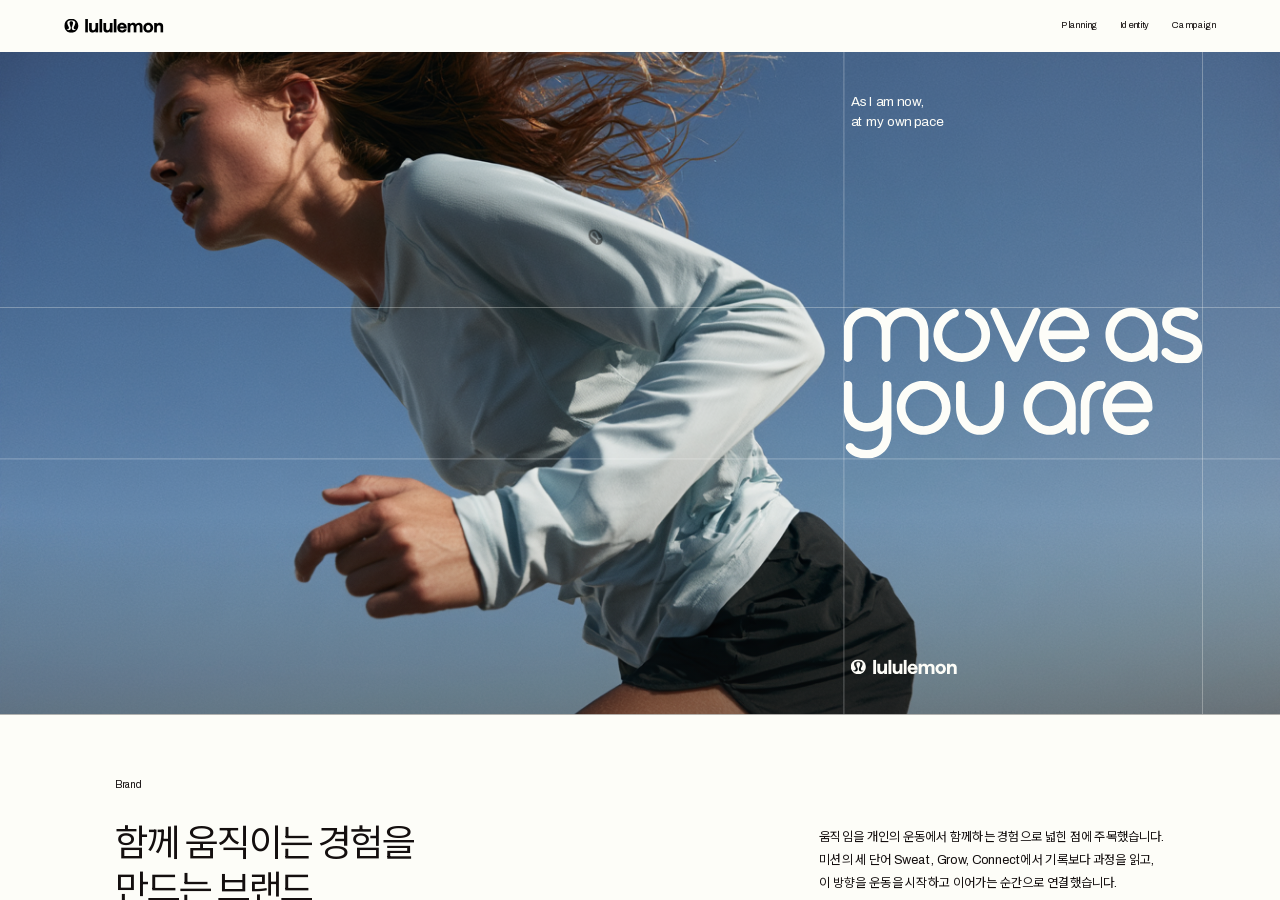
==== commit 9b27e042: "Keep MacBook proportions on every desktop; always play motion and video - frame.html lays the showin" ====
--- a/assessment-01/index.html
+++ b/assessment-01/index.html
@@ -1 +1 @@
-<!doctype html><html lang="ko"><head><meta charset="utf-8"><meta name="viewport" content="width=device-width,initial-scale=1"><title>Move as you are — 고해은</title><link rel="stylesheet" href="../shared/tokens.css"><link rel="stylesheet" href="style.css?v=impact-20261026"><link rel="stylesheet" href="refresh.css?v=impact-20261026"><link rel="stylesheet" href="bis-approved.css?v=titlegap1"><link rel="stylesheet" href="selected-sections.css?v=align1"><link rel="stylesheet" href="brand-motion.css?v=wide1"><link rel="stylesheet" href="final-photos.css?v=2"><link rel="stylesheet" href="reels.css?v=storiestitle1"><link rel="stylesheet" href="posters-figma.css?v=2"><link rel="stylesheet" href="reels-story.css?v=1"><link rel="stylesheet" href="reels-phone.css?v=3"><link rel="stylesheet" href="phone-mockups.css?v=ig1"><link rel="stylesheet" href="photo-mockups.css?v=3"><link rel="stylesheet" href="type-color.css?v=2"><link rel="stylesheet" href="pace.css?v=10"><link rel="stylesheet" href="campaign-layout.css?v=2"><link rel="stylesheet" href="hero-type.css?v=13"><link rel="stylesheet" href="bis-video-color.css?v=3"><link rel="stylesheet" href="section-heads.css?v=icon3"><link rel="stylesheet" href="site-footer.css?v=three2"></head><body><a class="skip" href="#planning">본문으로 건너뛰기</a><div id="app"></div><noscript>이 페이지의 작품을 보려면 JavaScript를 활성화해 주세요.</noscript><dialog id="viewer" aria-label="작품 확대"><button class="close" autofocus aria-label="닫기">닫기 ×</button><button class="prev" aria-label="이전 작품">←</button><img alt=""><button class="next" aria-label="다음 작품">→</button></dialog><script src="../shared/content.js"></script><script src="../shared/content-show.js?v=still1"></script><script src="bis-source.js?v=11"></script><script src="refresh-data.js?v=still1"></script><script src="posters-figma.js?v=1"></script><script src="photo-mockups.js?v=still1"></script><script src="phone-mockups.js?v=ig1"></script><script src="reels-config.js?v=4"></script><script src="page.js?v=feedbr1"></script><script src="hero-type.js?v=nocredit1"></script><script src="campaign-layout.js?v=notes1"></script><script src="type-color.js?v=2"></script><script src="pace.js?v=icons1"></script><script src="selected-sections.js?v=planbr1"></script><script src="brand-motion.js?v=copy2"></script><script src="reels.js?v=still1"></script><script src="reels-story.js?v=2"></script><script src="reels-phone.js?v=three3"></script><script src="section-heads.js?v=3"></script><script src="line-breaks.js?v=9"></script><script src="gallery-pack.js?v=1"></script><script src="site-footer.js?v=three2"></script><script src="bis-video-color.js?v=2"></script></body></html>
+<!doctype html><html lang="ko"><head><meta charset="utf-8"><meta name="viewport" content="width=device-width,initial-scale=1"><script src="present-mode.js?v=1"></script><title>Move as you are — 고해은</title><link rel="stylesheet" href="../shared/tokens.css"><link rel="stylesheet" href="style.css?v=impact-20261026"><link rel="stylesheet" href="refresh.css?v=impact-20261026"><link rel="stylesheet" href="bis-approved.css?v=titlegap1"><link rel="stylesheet" href="selected-sections.css?v=planbr1"><link rel="stylesheet" href="brand-motion.css?v=wide1"><link rel="stylesheet" href="final-photos.css?v=2"><link rel="stylesheet" href="reels.css?v=storiestitle1"><link rel="stylesheet" href="posters-figma.css?v=2"><link rel="stylesheet" href="reels-story.css?v=1"><link rel="stylesheet" href="reels-phone.css?v=3"><link rel="stylesheet" href="phone-mockups.css?v=ig1"><link rel="stylesheet" href="photo-mockups.css?v=3"><link rel="stylesheet" href="type-color.css?v=2"><link rel="stylesheet" href="pace.css?v=11"><link rel="stylesheet" href="campaign-layout.css?v=2"><link rel="stylesheet" href="hero-type.css?v=13"><link rel="stylesheet" href="bis-video-color.css?v=3"><link rel="stylesheet" href="section-heads.css?v=icon3"><link rel="stylesheet" href="site-footer.css?v=three2"><link rel="stylesheet" href="present-mode.css?v=1"></head><body><a class="skip" href="#planning">본문으로 건너뛰기</a><div id="app"></div><noscript>이 페이지의 작품을 보려면 JavaScript를 활성화해 주세요.</noscript><dialog id="viewer" aria-label="작품 확대"><button class="close" autofocus aria-label="닫기">닫기 ×</button><button class="prev" aria-label="이전 작품">←</button><img alt=""><button class="next" aria-label="다음 작품">→</button></dialog><script src="../shared/content.js"></script><script src="../shared/content-show.js?v=still1"></script><script src="bis-source.js?v=11"></script><script src="refresh-data.js?v=still1"></script><script src="posters-figma.js?v=1"></script><script src="photo-mockups.js?v=still1"></script><script src="phone-mockups.js?v=ig1"></script><script src="reels-config.js?v=4"></script><script src="page.js?v=feedbr1"></script><script src="hero-type.js?v=nocredit1"></script><script src="campaign-layout.js?v=notes1"></script><script src="type-color.js?v=2"></script><script src="pace.js?v=icons1"></script><script src="selected-sections.js?v=planbr1"></script><script src="brand-motion.js?v=copy2"></script><script src="reels.js?v=still1"></script><script src="reels-story.js?v=2"></script><script src="reels-phone.js?v=three3"></script><script src="section-heads.js?v=3"></script><script src="line-breaks.js?v=9"></script><script src="gallery-pack.js?v=1"></script><script src="site-footer.js?v=three2"></script><script src="bis-video-color.js?v=2"></script></body></html>
--- a/assessment-01/selected-sections.css
+++ b/assessment-01/selected-sections.css
@@ -40,3 +40,8 @@
    선의 위치 = BIS 문서 왼쪽 여백 36.8% + 문서 폭 63.2% × 아래 줄 첫 칸(40%, 1100px 이하 45%) */
 @media(min-width:1101px){.concept-intro{grid-template-columns:62.08% 1fr;gap:0}}
 @media(max-width:1100px) and (min-width:761px){.concept-intro{grid-template-columns:65.24% 1fr;gap:0}}
+
+/* Planning 본문 — 사용자가 준 <br> 세 줄을 그대로. 줄이 머리 칸보다 길어 오른쪽 여백까지 쓰고(제목 위치는 그대로),
+   오른쪽 사진에 닿는 1360px 미만에서는 <br> 를 숨겨 line-breaks.js 가 자연스럽게 나눈다 */
+@media(min-width:1360px){.selected-opening header p{width:max-content}}
+@media(max-width:1359px){.selected-opening header p br{display:none}}
--- a/assessment-01/pace.css
+++ b/assessment-01/pace.css
@@ -43,4 +43,3 @@
  .pc-track{--cw:min(78vw,calc((100svh - 250px) * 1298 / 1317));--gap:12px;padding-left:20px}
  .pc-card{border-radius:4vw}
 }
-@media(prefers-reduced-motion:reduce){.pc-window{overflow-x:auto;scroll-snap-type:x mandatory}.pc-card{scroll-snap-align:start}.pc-track{will-change:auto}}
--- a/assessment-01/present-mode.css
+++ b/assessment-01/present-mode.css
@@ -0,0 +1,7 @@
+/* Inside frame.html the page is 1792px wide; the screen height is fixed to the MacBook's 1000px so the
+   full-screen sections (hero, Today's pace) keep the same proportions on every desktop. */
+html.framed{--app-h:1000px;scrollbar-width:none}
+html.framed::-webkit-scrollbar{display:none}
+html.framed .hero.ht,html.framed .ht{height:calc(var(--app-h) - 72px)}
+html.framed .pace-section{height:var(--app-h)}
+html.framed .pc-track{--cw:min(43.27vw,calc((var(--app-h) - 330px) * 1298 / 1317))}
